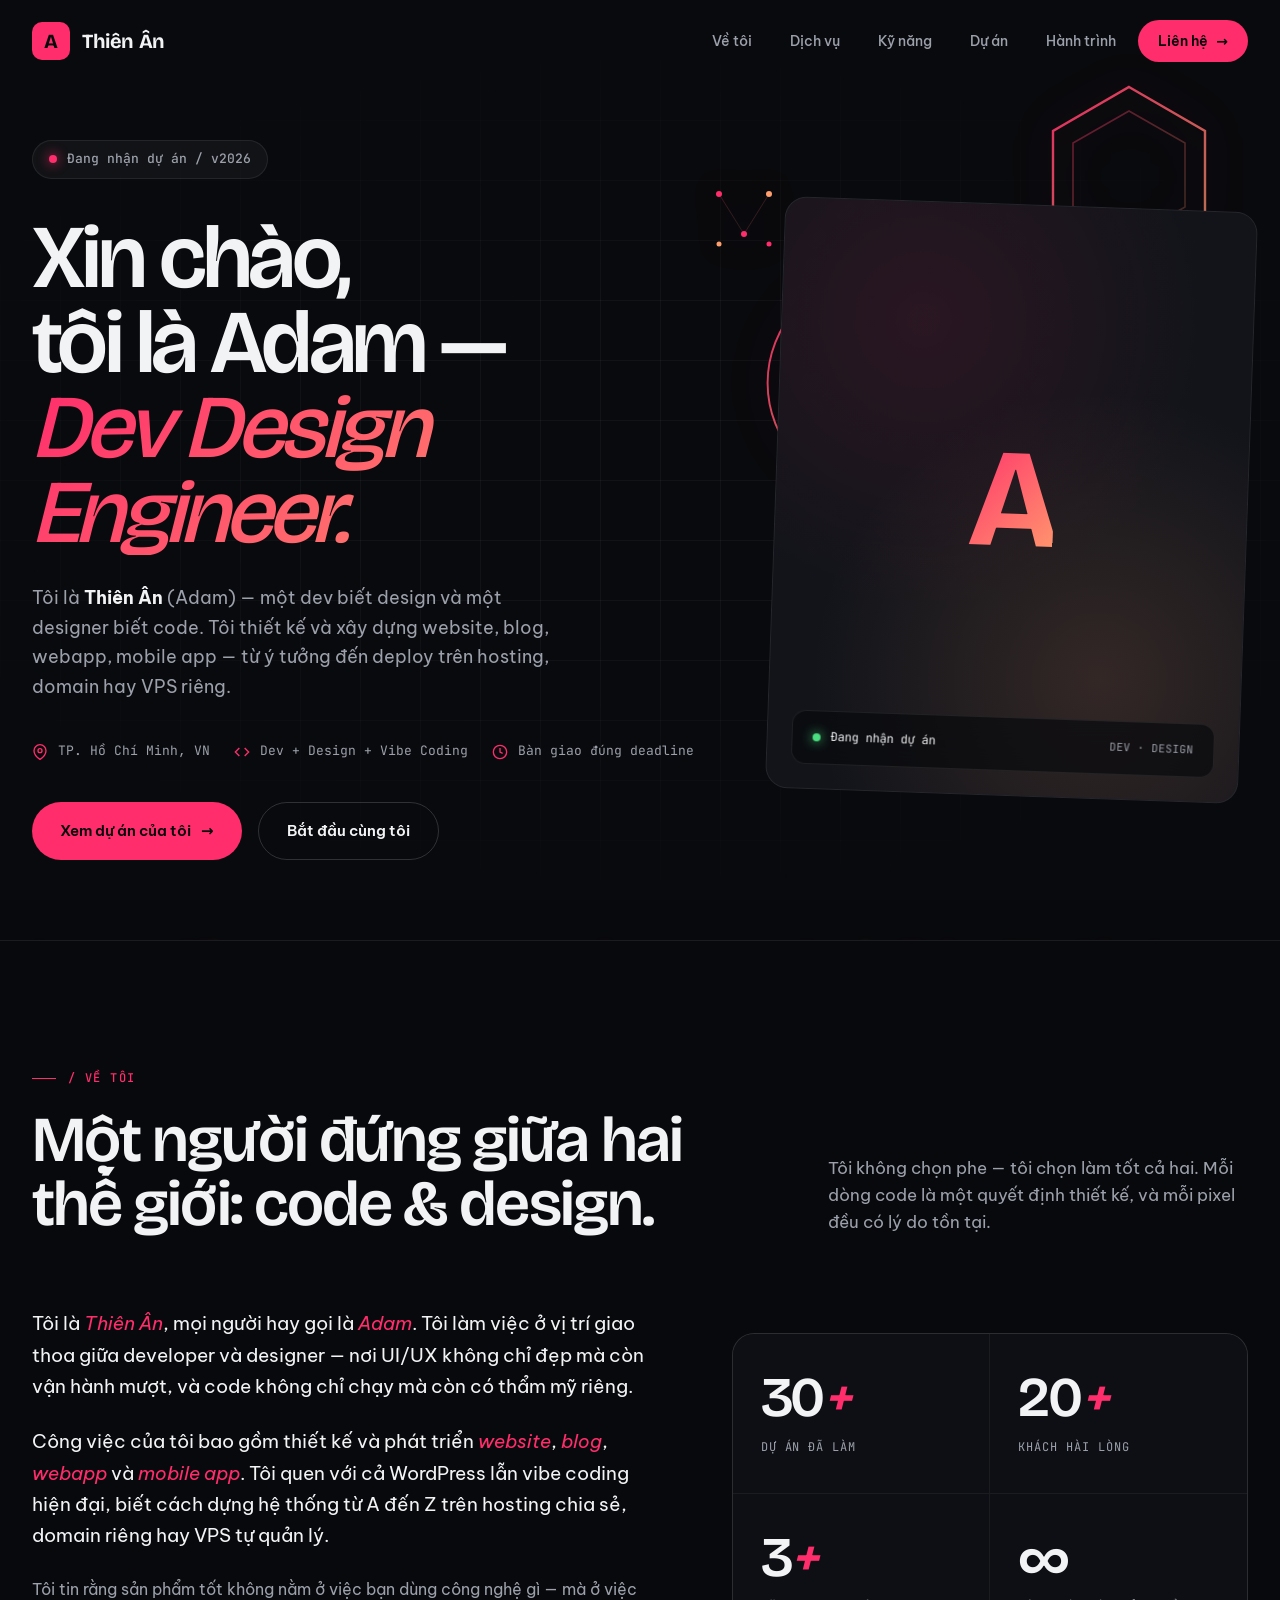
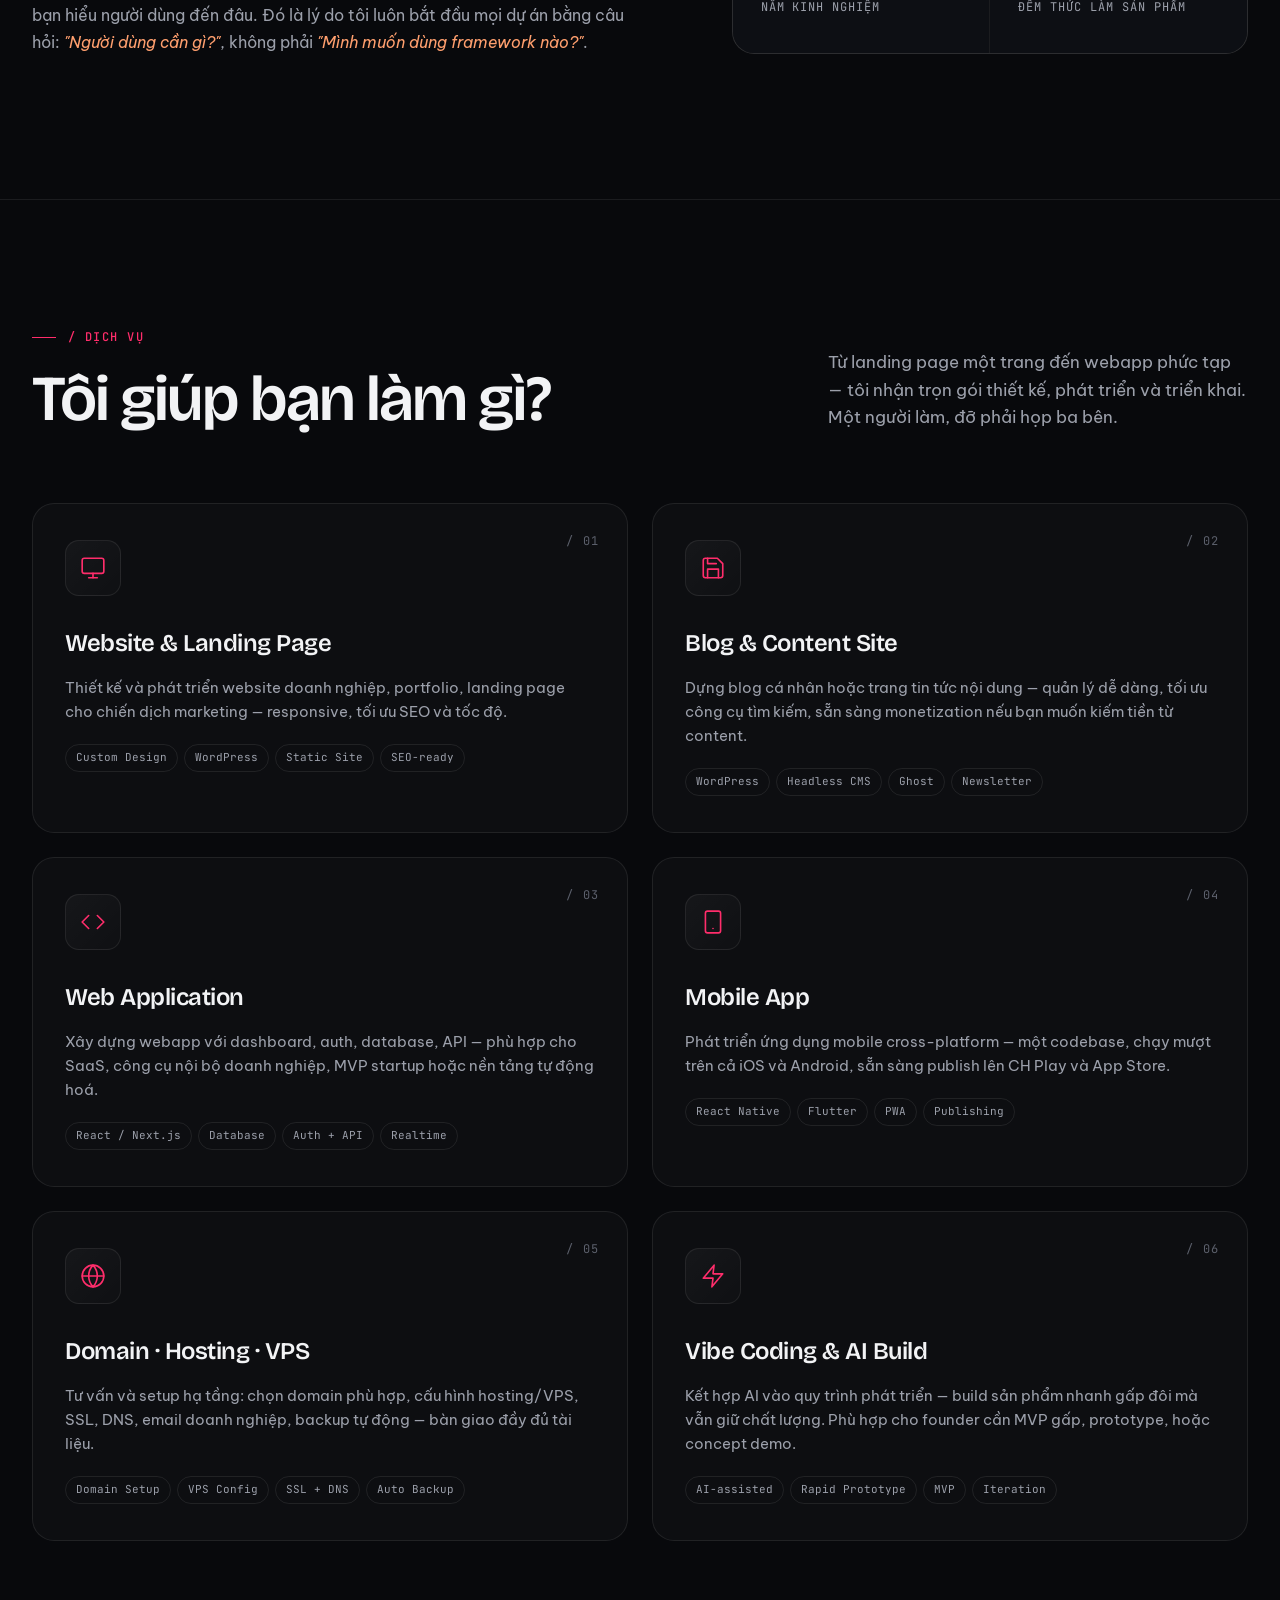
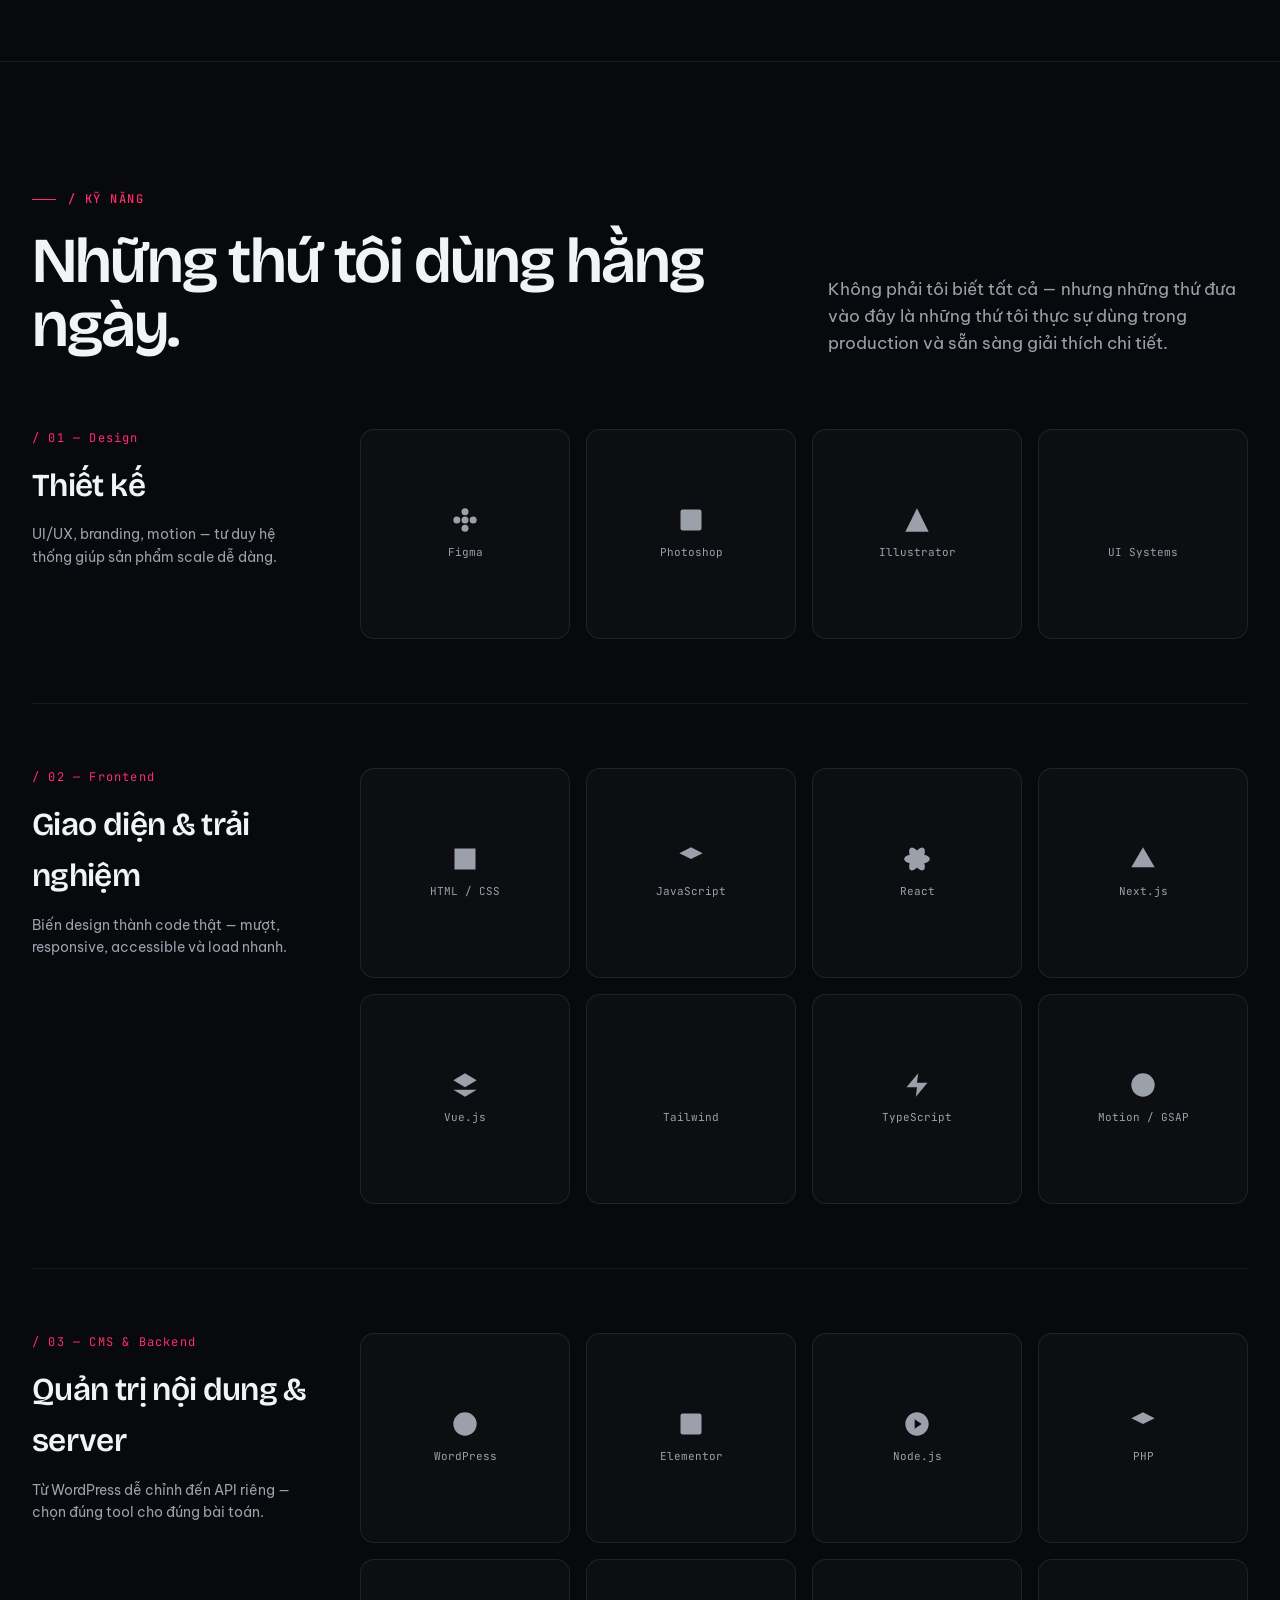
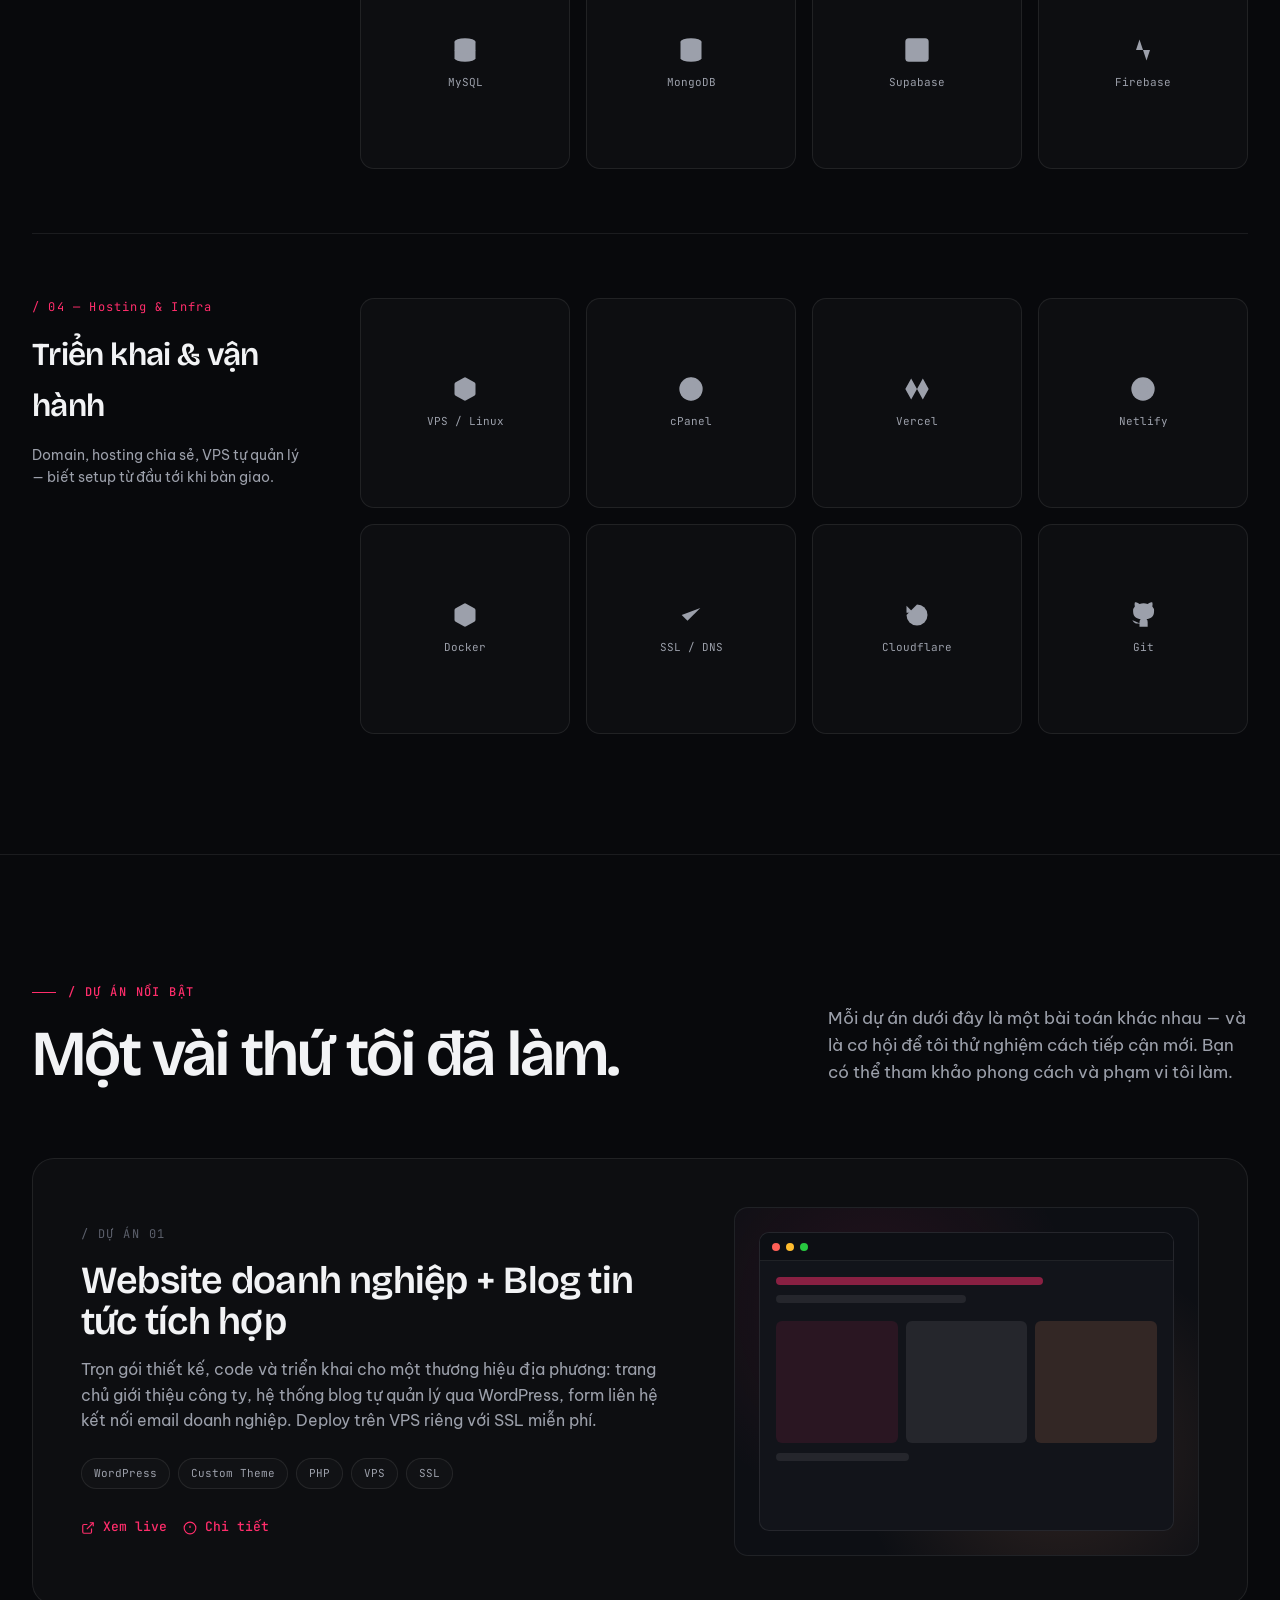
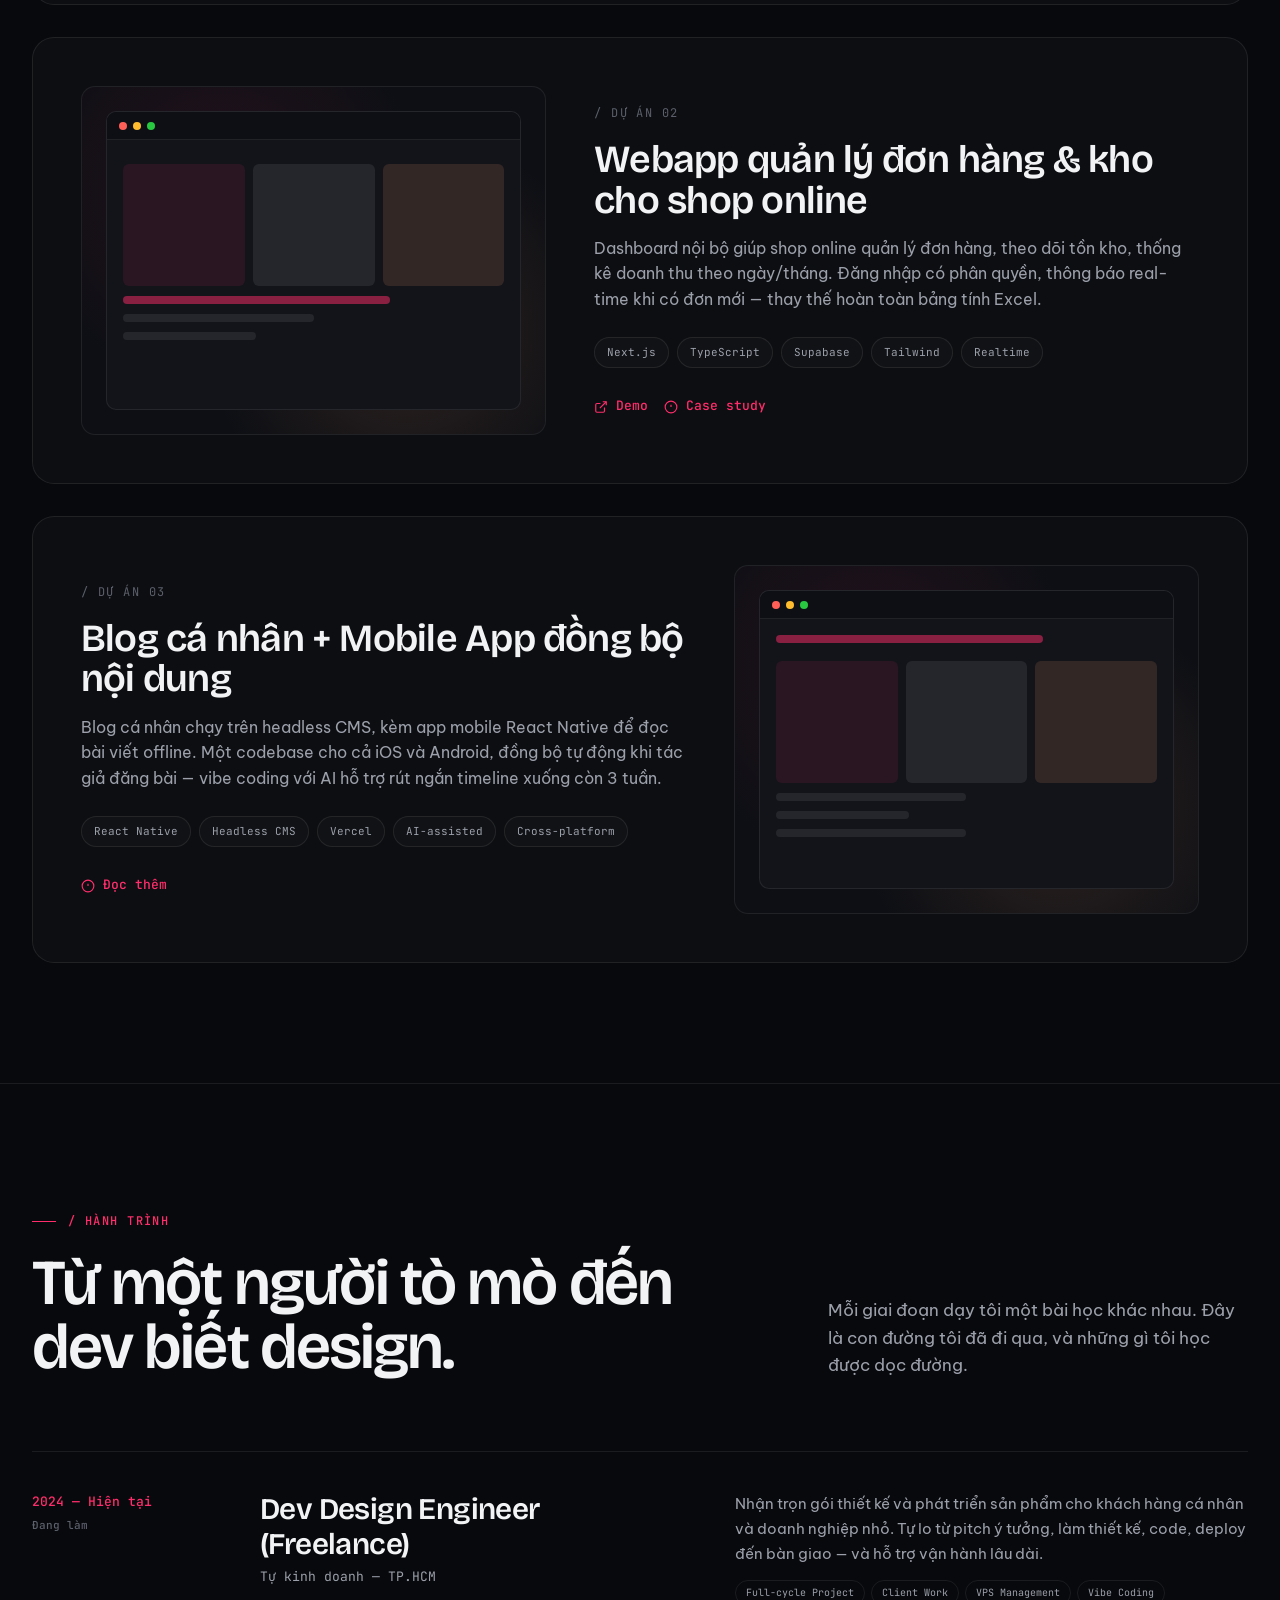
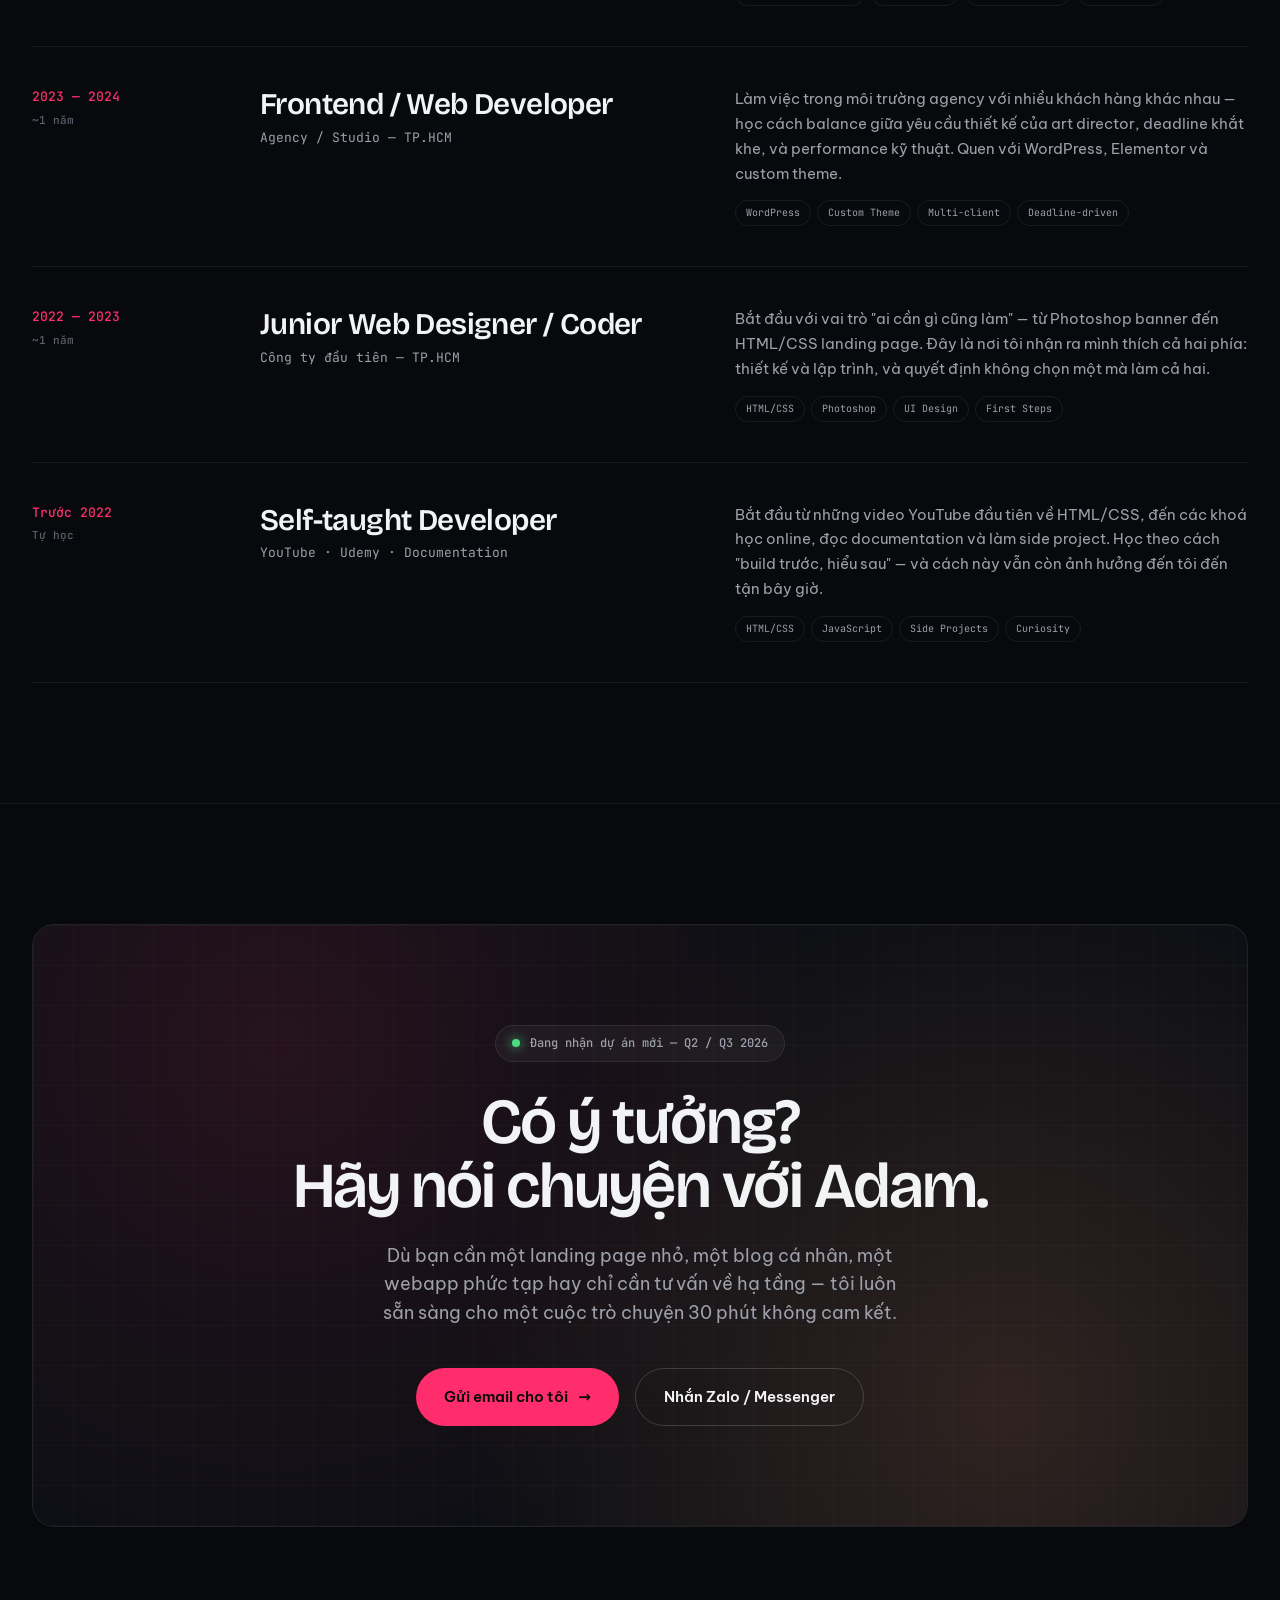
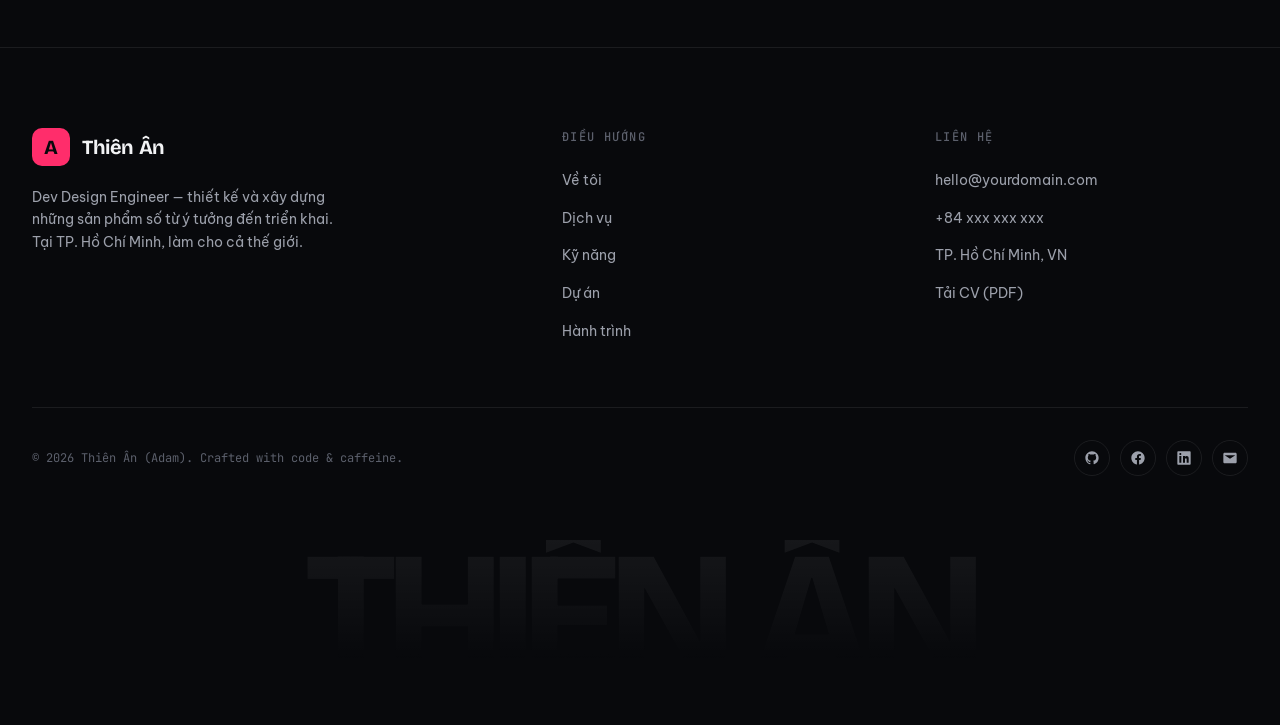
==== index.html @ a50cb962 "Initial commit - portfolio website" ====
﻿<!DOCTYPE html>
<html lang="vi">
<head>
<meta charset="UTF-8" />
<meta name="viewport" content="width=device-width, initial-scale=1.0" />
<title>Thiên Ân (Adam) — Dev Design Engineer</title>
<meta name="description" content="Thiên Ân (Adam) — Dev Design Engineer tại TP. Hồ Chí Minh. Thiết kế và xây dựng website, blog, webapp, mobile app — từ ý tưởng đến deploy." />
<link rel="preconnect" href="https://fonts.googleapis.com" />
<link rel="preconnect" href="https://fonts.gstatic.com" crossorigin />
<link href="https://fonts.googleapis.com/css2?family=Be+Vietnam+Pro:wght@300;400;500;600;700&family=Bricolage+Grotesque:opsz,wght@12..96,300;12..96,400;12..96,500;12..96,600;12..96,700;12..96,800&family=JetBrains+Mono:wght@400;500;600&display=swap" rel="stylesheet" />

<link rel="stylesheet" href="style.css" />
</head>
<body>

<!-- Global SVG gradient defs for floating shapes -->
<svg width="0" height="0" style="position:absolute" aria-hidden="true">
  <defs>
    <linearGradient id="shape-grad" x1="0%" y1="0%" x2="100%" y2="100%">
      <stop offset="0%" stop-color="#FF2D6B" stop-opacity="0.9"/>
      <stop offset="100%" stop-color="#FF9F6E" stop-opacity="0.7"/>
    </linearGradient>
    <linearGradient id="shape-grad-soft" x1="0%" y1="0%" x2="100%" y2="100%">
      <stop offset="0%" stop-color="#FF2D6B" stop-opacity="0.4"/>
      <stop offset="100%" stop-color="#FF9F6E" stop-opacity="0.2"/>
    </linearGradient>
  </defs>
</svg>

<!-- NAV -->
<nav class="nav" id="nav">
  <div class="wrap nav-inner">
    <a href="#" class="logo">
      <div class="logo-mark">A</div>
      <span class="logo-text">Thiên Ân</span>
    </a>
    <ul class="nav-links">
      <li><a href="#about">Về tôi</a></li>
      <li><a href="#services">Dịch vụ</a></li>
      <li><a href="#skills">Kỹ năng</a></li>
      <li><a href="#projects">Dự án</a></li>
      <li><a href="#experience">Hành trình</a></li>
      <li><a href="#contact" class="nav-cta">Liên hệ</a></li>
    </ul>
    <button class="menu-toggle" aria-label="Menu">
      <svg width="20" height="20" viewBox="0 0 24 24" fill="none" stroke="currentColor" stroke-width="2"><line x1="3" y1="6" x2="21" y2="6"/><line x1="3" y1="12" x2="21" y2="12"/><line x1="3" y1="18" x2="21" y2="18"/></svg>
    </button>
  </div>
</nav>

<!-- MOBILE NAV OVERLAY -->
<div class="mobile-nav-overlay" id="mobileNav">
  <ul class="mobile-nav-list">
    <li><a href="#about">Về tôi</a></li>
    <li><a href="#services">Dịch vụ</a></li>
    <li><a href="#skills">Kỹ năng</a></li>
    <li><a href="#projects">Dự án</a></li>
    <li><a href="#experience">Hành trình</a></li>
    <li><a href="#contact" class="mobile-cta">Liên hệ</a></li>
  </ul>
</div>

<!-- HERO -->
<header class="hero">
  <div class="hero-grid"></div>

  <!-- Animated light beams sweeping down -->
  <div class="light-lines">
    <div class="beam beam-1"></div>
    <div class="beam beam-2"></div>
    <div class="beam beam-3"></div>
    <div class="beam beam-4"></div>
    <div class="beam beam-5"></div>
  </div>

  <!-- Antigravity 3D floating shapes -->
  <div class="gravity-scene" id="gravityScene">
    <div class="scene-inner" id="sceneInner">
      <div class="float-shape shape-hex-lg">
        <svg viewBox="0 0 100 100">
          <path d="M50 6 L88 28 L88 72 L50 94 L12 72 L12 28 Z" fill="none" stroke="url(#shape-grad)" stroke-width="1.2"/>
          <path d="M50 18 L78 34 L78 66 L50 82 L22 66 L22 34 Z" fill="none" stroke="url(#shape-grad-soft)" stroke-width="0.8"/>
        </svg>
      </div>
      <div class="float-shape shape-ring">
        <svg viewBox="0 0 100 100">
          <circle cx="50" cy="50" r="46" fill="none" stroke="url(#shape-grad)" stroke-width="0.8"/>
          <circle cx="50" cy="50" r="38" fill="none" stroke="url(#shape-grad-soft)" stroke-width="0.6"/>
          <circle cx="50" cy="50" r="30" fill="none" stroke="url(#shape-grad-soft)" stroke-width="0.4"/>
          <circle cx="50" cy="4" r="2" fill="#FF2D6B"/>
          <circle cx="96" cy="50" r="1.5" fill="#FF9F6E"/>
        </svg>
      </div>
      <div class="float-shape shape-bracket">
        <svg viewBox="0 0 100 100">
          <path d="M38 30 L20 50 L38 70" stroke="url(#shape-grad)" stroke-width="2.5" fill="none" stroke-linecap="round" stroke-linejoin="round"/>
          <path d="M62 30 L80 50 L62 70" stroke="url(#shape-grad)" stroke-width="2.5" fill="none" stroke-linecap="round" stroke-linejoin="round"/>
          <line x1="55" y1="22" x2="45" y2="78" stroke="url(#shape-grad-soft)" stroke-width="1.5" stroke-linecap="round"/>
        </svg>
      </div>
      <div class="float-shape shape-hex-sm">
        <svg viewBox="0 0 100 100">
          <path d="M50 6 L88 28 L88 72 L50 94 L12 72 L12 28 Z" fill="url(#shape-grad-soft)" stroke="url(#shape-grad)" stroke-width="1.5"/>
        </svg>
      </div>
      <div class="float-shape shape-nodes">
        <svg viewBox="0 0 100 100">
          <line x1="25" y1="25" x2="75" y2="25" stroke="url(#shape-grad-soft)" stroke-width="0.6"/>
          <line x1="25" y1="25" x2="50" y2="65" stroke="url(#shape-grad-soft)" stroke-width="0.6"/>
          <line x1="75" y1="25" x2="50" y2="65" stroke="url(#shape-grad-soft)" stroke-width="0.6"/>
          <line x1="25" y1="25" x2="25" y2="75" stroke="url(#shape-grad-soft)" stroke-width="0.6"/>
          <line x1="75" y1="25" x2="75" y2="75" stroke="url(#shape-grad-soft)" stroke-width="0.6"/>
          <line x1="25" y1="75" x2="75" y2="75" stroke="url(#shape-grad-soft)" stroke-width="0.6"/>
          <circle cx="25" cy="25" r="3" fill="#FF2D6B"/>
          <circle cx="75" cy="25" r="3" fill="#FF9F6E"/>
          <circle cx="50" cy="65" r="3" fill="#FF2D6B"/>
          <circle cx="25" cy="75" r="2.5" fill="#FF9F6E"/>
          <circle cx="75" cy="75" r="2.5" fill="#FF2D6B"/>
        </svg>
      </div>
      <div class="float-shape shape-cube">
        <svg viewBox="0 0 100 100">
          <path d="M20 30 L50 15 L80 30 L80 70 L50 85 L20 70 Z" fill="none" stroke="url(#shape-grad)" stroke-width="1.2"/>
          <path d="M20 30 L50 45 L80 30 M50 45 L50 85" stroke="url(#shape-grad-soft)" stroke-width="1"/>
        </svg>
      </div>
    </div>
  </div>

  <!-- Rising particles (zero-g) -->
  <div class="particles" id="particles"></div>

  <div class="wrap hero-inner">
    <div class="hero-content">
      <div class="hero-badge">
        <span class="dot"></span>
        <span>Đang nhận dự án / v2026</span>
      </div>

      <h1 class="hero-title">
        <span class="line"><span>Xin chào,</span></span>
        <span class="line"><span>tôi là Adam —</span></span>
        <span class="line"><span class="gradient-text">Dev Design Engineer.</span></span>
      </h1>

      <p class="hero-sub">
        Tôi là <strong>Thiên Ân</strong> (Adam) — một dev biết design và một designer biết code. Tôi thiết kế và xây dựng website, blog, webapp, mobile app — từ ý tưởng đến deploy trên hosting, domain hay VPS riêng.
      </p>

      <div class="hero-meta">
        <div class="meta-item">
          <svg viewBox="0 0 24 24"><path d="M21 10c0 7-9 13-9 13s-9-6-9-13a9 9 0 0 1 18 0z"/><circle cx="12" cy="10" r="3"/></svg>
          <span>TP. Hồ Chí Minh, VN</span>
        </div>
        <div class="meta-item">
          <svg viewBox="0 0 24 24"><polyline points="16 18 22 12 16 6"/><polyline points="8 6 2 12 8 18"/></svg>
          <span>Dev + Design + Vibe Coding</span>
        </div>
        <div class="meta-item">
          <svg viewBox="0 0 24 24"><circle cx="12" cy="12" r="10"/><polyline points="12 6 12 12 16 14"/></svg>
          <span>Bàn giao đúng deadline</span>
        </div>
      </div>

      <div class="hero-actions">
        <a href="#projects" class="btn btn-primary">
          Xem dự án của tôi
          <span class="arrow">→</span>
        </a>
        <a href="#contact" class="btn btn-ghost">
          Bắt đầu cùng tôi
        </a>
      </div>
    </div>

    <div class="hero-avatar">
      <div class="avatar-card">
        <div class="avatar-placeholder">
          <!-- Thay span dưới đây bằng <img src="ảnh-của-bạn.jpg" alt="Thiên Ân" style="width:100%;height:100%;object-fit:cover" /> -->
          <span class="initials">A</span>
        </div>
        <div class="avatar-tag">
          <div class="status">
            <span class="status-dot"></span>
            <span>Đang nhận dự án</span>
          </div>
          <div class="role">DEV · DESIGN</div>
        </div>
      </div>
    </div>
  </div>
</header>

<!-- ABOUT -->
<section class="about" id="about">
  <div class="wrap">
    <div class="section-head">
      <div>
        <div class="section-tag">/ Về tôi</div>
        <h2 class="section-title">Một người đứng giữa hai thế giới: code &amp; design.</h2>
      </div>
      <p class="section-desc">
        Tôi không chọn phe — tôi chọn làm tốt cả hai. Mỗi dòng code là một quyết định thiết kế, và mỗi pixel đều có lý do tồn tại.
      </p>
    </div>

    <div class="about-grid">
      <div class="about-text">
        <p>
          Tôi là <span class="highlight">Thiên Ân</span>, mọi người hay gọi là <span class="highlight">Adam</span>. Tôi làm việc ở vị trí giao thoa giữa developer và designer — nơi UI/UX không chỉ đẹp mà còn vận hành mượt, và code không chỉ chạy mà còn có thẩm mỹ riêng.
        </p>
        <p>
          Công việc của tôi bao gồm thiết kế và phát triển <span class="highlight">website</span>, <span class="highlight">blog</span>, <span class="highlight">webapp</span> và <span class="highlight">mobile app</span>. Tôi quen với cả WordPress lẫn vibe coding hiện đại, biết cách dựng hệ thống từ A đến Z trên hosting chia sẻ, domain riêng hay VPS tự quản lý.
        </p>
        <p>
          Tôi tin rằng sản phẩm tốt không nằm ở việc bạn dùng công nghệ gì — mà ở việc bạn hiểu người dùng đến đâu. Đó là lý do tôi luôn bắt đầu mọi dự án bằng câu hỏi: <em>"Người dùng cần gì?"</em>, không phải <em>"Mình muốn dùng framework nào?"</em>.
        </p>
      </div>

      <div class="about-stats">
        <div class="about-stat">
          <div class="num">30<span class="plus">+</span></div>
          <div class="label">Dự án đã làm</div>
        </div>
        <div class="about-stat">
          <div class="num">20<span class="plus">+</span></div>
          <div class="label">Khách hài lòng</div>
        </div>
        <div class="about-stat">
          <div class="num">3<span class="plus">+</span></div>
          <div class="label">Năm kinh nghiệm</div>
        </div>
        <div class="about-stat">
          <div class="num">∞</div>
          <div class="label">Đêm thức làm sản phẩm</div>
        </div>
      </div>
    </div>
  </div>
</section>

<!-- SERVICES -->
<section class="services" id="services">
  <div class="wrap">
    <div class="section-head">
      <div>
        <div class="section-tag">/ Dịch vụ</div>
        <h2 class="section-title">Tôi giúp bạn làm gì?</h2>
      </div>
      <p class="section-desc">
        Từ landing page một trang đến webapp phức tạp — tôi nhận trọn gói thiết kế, phát triển và triển khai. Một người làm, đỡ phải họp ba bên.
      </p>
    </div>

    <div class="services-grid">
      <article class="service-card">
        <span class="service-num">/ 01</span>
        <div class="service-icon">
          <svg viewBox="0 0 24 24"><rect x="2" y="3" width="20" height="14" rx="2"/><line x1="8" y1="21" x2="16" y2="21"/><line x1="12" y1="17" x2="12" y2="21"/></svg>
        </div>
        <h3>Website &amp; Landing Page</h3>
        <p>Thiết kế và phát triển website doanh nghiệp, portfolio, landing page cho chiến dịch marketing — responsive, tối ưu SEO và tốc độ.</p>
        <ul>
          <li>Custom Design</li>
          <li>WordPress</li>
          <li>Static Site</li>
          <li>SEO-ready</li>
        </ul>
      </article>

      <article class="service-card">
        <span class="service-num">/ 02</span>
        <div class="service-icon">
          <svg viewBox="0 0 24 24"><path d="M19 21H5a2 2 0 0 1-2-2V5a2 2 0 0 1 2-2h11l5 5v11a2 2 0 0 1-2 2z"/><polyline points="17 21 17 13 7 13 7 21"/><polyline points="7 3 7 8 15 8"/></svg>
        </div>
        <h3>Blog &amp; Content Site</h3>
        <p>Dựng blog cá nhân hoặc trang tin tức nội dung — quản lý dễ dàng, tối ưu công cụ tìm kiếm, sẵn sàng monetization nếu bạn muốn kiếm tiền từ content.</p>
        <ul>
          <li>WordPress</li>
          <li>Headless CMS</li>
          <li>Ghost</li>
          <li>Newsletter</li>
        </ul>
      </article>

      <article class="service-card">
        <span class="service-num">/ 03</span>
        <div class="service-icon">
          <svg viewBox="0 0 24 24"><polyline points="16 18 22 12 16 6"/><polyline points="8 6 2 12 8 18"/></svg>
        </div>
        <h3>Web Application</h3>
        <p>Xây dựng webapp với dashboard, auth, database, API — phù hợp cho SaaS, công cụ nội bộ doanh nghiệp, MVP startup hoặc nền tảng tự động hoá.</p>
        <ul>
          <li>React / Next.js</li>
          <li>Database</li>
          <li>Auth + API</li>
          <li>Realtime</li>
        </ul>
      </article>

      <article class="service-card">
        <span class="service-num">/ 04</span>
        <div class="service-icon">
          <svg viewBox="0 0 24 24"><rect x="5" y="2" width="14" height="20" rx="2"/><line x1="12" y1="18" x2="12.01" y2="18"/></svg>
        </div>
        <h3>Mobile App</h3>
        <p>Phát triển ứng dụng mobile cross-platform — một codebase, chạy mượt trên cả iOS và Android, sẵn sàng publish lên CH Play và App Store.</p>
        <ul>
          <li>React Native</li>
          <li>Flutter</li>
          <li>PWA</li>
          <li>Publishing</li>
        </ul>
      </article>

      <article class="service-card">
        <span class="service-num">/ 05</span>
        <div class="service-icon">
          <svg viewBox="0 0 24 24"><circle cx="12" cy="12" r="10"/><path d="M2 12h20M12 2a15.3 15.3 0 0 1 4 10 15.3 15.3 0 0 1-4 10 15.3 15.3 0 0 1-4-10 15.3 15.3 0 0 1 4-10z"/></svg>
        </div>
        <h3>Domain · Hosting · VPS</h3>
        <p>Tư vấn và setup hạ tầng: chọn domain phù hợp, cấu hình hosting/VPS, SSL, DNS, email doanh nghiệp, backup tự động — bàn giao đầy đủ tài liệu.</p>
        <ul>
          <li>Domain Setup</li>
          <li>VPS Config</li>
          <li>SSL + DNS</li>
          <li>Auto Backup</li>
        </ul>
      </article>

      <article class="service-card">
        <span class="service-num">/ 06</span>
        <div class="service-icon">
          <svg viewBox="0 0 24 24"><polygon points="13 2 3 14 12 14 11 22 21 10 12 10 13 2"/></svg>
        </div>
        <h3>Vibe Coding &amp; AI Build</h3>
        <p>Kết hợp AI vào quy trình phát triển — build sản phẩm nhanh gấp đôi mà vẫn giữ chất lượng. Phù hợp cho founder cần MVP gấp, prototype, hoặc concept demo.</p>
        <ul>
          <li>AI-assisted</li>
          <li>Rapid Prototype</li>
          <li>MVP</li>
          <li>Iteration</li>
        </ul>
      </article>
    </div>
  </div>
</section>

<!-- SKILLS -->
<section class="skills" id="skills">
  <div class="wrap">
    <div class="section-head">
      <div>
        <div class="section-tag">/ Kỹ năng</div>
        <h2 class="section-title">Những thứ tôi dùng hằng ngày.</h2>
      </div>
      <p class="section-desc">
        Không phải tôi biết tất cả — nhưng những thứ đưa vào đây là những thứ tôi thực sự dùng trong production và sẵn sàng giải thích chi tiết.
      </p>
    </div>

    <div class="skill-cat">
      <div class="skill-cat-head">
        <div class="skill-cat-num">/ 01 — Design</div>
        <div class="skill-cat-title">Thiết kế</div>
        <div class="skill-cat-desc">UI/UX, branding, motion — tư duy hệ thống giúp sản phẩm scale dễ dàng.</div>
      </div>
      <div class="tech-grid">
        <div class="tech-item">
          <svg viewBox="0 0 24 24"><circle cx="12" cy="12" r="3"/><circle cx="12" cy="5" r="3"/><circle cx="12" cy="19" r="3"/><circle cx="5" cy="12" r="3"/><circle cx="19" cy="12" r="3"/></svg>
          <span>Figma</span>
        </div>
        <div class="tech-item">
          <svg viewBox="0 0 24 24"><rect x="3" y="3" width="18" height="18" rx="2"/><circle cx="12" cy="12" r="4"/></svg>
          <span>Photoshop</span>
        </div>
        <div class="tech-item">
          <svg viewBox="0 0 24 24"><polygon points="12 2 22 22 2 22 12 2"/></svg>
          <span>Illustrator</span>
        </div>
        <div class="tech-item">
          <svg viewBox="0 0 24 24"><path d="M4 7h16M4 12h16M4 17h10"/></svg>
          <span>UI Systems</span>
        </div>
      </div>
    </div>

    <div class="skill-cat">
      <div class="skill-cat-head">
        <div class="skill-cat-num">/ 02 — Frontend</div>
        <div class="skill-cat-title">Giao diện &amp; trải nghiệm</div>
        <div class="skill-cat-desc">Biến design thành code thật — mượt, responsive, accessible và load nhanh.</div>
      </div>
      <div class="tech-grid">
        <div class="tech-item">
          <svg viewBox="0 0 24 24"><path d="M3 3h18v18H3z"/><path d="M8 8h8M8 12h8M8 16h5"/></svg>
          <span>HTML / CSS</span>
        </div>
        <div class="tech-item">
          <svg viewBox="0 0 24 24"><path d="M12 2L2 7l10 5 10-5-10-5z"/></svg>
          <span>JavaScript</span>
        </div>
        <div class="tech-item">
          <svg viewBox="0 0 24 24"><circle cx="12" cy="12" r="2"/><ellipse cx="12" cy="12" rx="11" ry="4.5"/><ellipse cx="12" cy="12" rx="11" ry="4.5" transform="rotate(60 12 12)"/><ellipse cx="12" cy="12" rx="11" ry="4.5" transform="rotate(120 12 12)"/></svg>
          <span>React</span>
        </div>
        <div class="tech-item">
          <svg viewBox="0 0 24 24"><path d="M12 2L2 19h20L12 2z"/></svg>
          <span>Next.js</span>
        </div>
        <div class="tech-item">
          <svg viewBox="0 0 24 24"><path d="M12 2L2 8l10 6 10-6-10-6zM2 16l10 6 10-6"/></svg>
          <span>Vue.js</span>
        </div>
        <div class="tech-item">
          <svg viewBox="0 0 24 24"><path d="M4 7h16M4 12h16M4 17h10"/></svg>
          <span>Tailwind</span>
        </div>
        <div class="tech-item">
          <svg viewBox="0 0 24 24"><polygon points="13 2 3 14 12 14 11 22 21 10 12 10 13 2"/></svg>
          <span>TypeScript</span>
        </div>
        <div class="tech-item">
          <svg viewBox="0 0 24 24"><circle cx="12" cy="12" r="10"/><path d="M12 6v6l4 2"/></svg>
          <span>Motion / GSAP</span>
        </div>
      </div>
    </div>

    <div class="skill-cat">
      <div class="skill-cat-head">
        <div class="skill-cat-num">/ 03 — CMS &amp; Backend</div>
        <div class="skill-cat-title">Quản trị nội dung &amp; server</div>
        <div class="skill-cat-desc">Từ WordPress dễ chỉnh đến API riêng — chọn đúng tool cho đúng bài toán.</div>
      </div>
      <div class="tech-grid">
        <div class="tech-item">
          <svg viewBox="0 0 24 24"><circle cx="12" cy="12" r="10"/><path d="M8 14l4-8 4 8H8z"/></svg>
          <span>WordPress</span>
        </div>
        <div class="tech-item">
          <svg viewBox="0 0 24 24"><rect x="3" y="3" width="18" height="18" rx="2"/><path d="M9 9h6v6H9z"/></svg>
          <span>Elementor</span>
        </div>
        <div class="tech-item">
          <svg viewBox="0 0 24 24"><path d="M12 2C6.5 2 2 6.5 2 12s4.5 10 10 10 10-4.5 10-10S17.5 2 12 2zm-2 14V8l6 4-6 4z"/></svg>
          <span>Node.js</span>
        </div>
        <div class="tech-item">
          <svg viewBox="0 0 24 24"><path d="M12 2L2 7l10 5 10-5-10-5z"/></svg>
          <span>PHP</span>
        </div>
        <div class="tech-item">
          <svg viewBox="0 0 24 24"><ellipse cx="12" cy="5" rx="9" ry="3"/><path d="M3 5v14a9 3 0 0 0 18 0V5"/><path d="M3 12a9 3 0 0 0 18 0"/></svg>
          <span>MySQL</span>
        </div>
        <div class="tech-item">
          <svg viewBox="0 0 24 24"><ellipse cx="12" cy="5" rx="9" ry="3"/><path d="M3 5v14a9 3 0 0 0 18 0V5"/></svg>
          <span>MongoDB</span>
        </div>
        <div class="tech-item">
          <svg viewBox="0 0 24 24"><rect x="2" y="2" width="20" height="20" rx="3"/><path d="M7 12h10"/></svg>
          <span>Supabase</span>
        </div>
        <div class="tech-item">
          <svg viewBox="0 0 24 24"><polygon points="22 12 18 12 15 21 9 3 6 12 2 12"/></svg>
          <span>Firebase</span>
        </div>
      </div>
    </div>

    <div class="skill-cat">
      <div class="skill-cat-head">
        <div class="skill-cat-num">/ 04 — Hosting &amp; Infra</div>
        <div class="skill-cat-title">Triển khai &amp; vận hành</div>
        <div class="skill-cat-desc">Domain, hosting chia sẻ, VPS tự quản lý — biết setup từ đầu tới khi bàn giao.</div>
      </div>
      <div class="tech-grid">
        <div class="tech-item">
          <svg viewBox="0 0 24 24"><path d="M21 16V8a2 2 0 0 0-1-1.73l-7-4a2 2 0 0 0-2 0l-7 4A2 2 0 0 0 3 8v8a2 2 0 0 0 1 1.73l7 4a2 2 0 0 0 2 0l7-4A2 2 0 0 0 21 16z"/></svg>
          <span>VPS / Linux</span>
        </div>
        <div class="tech-item">
          <svg viewBox="0 0 24 24"><circle cx="12" cy="12" r="10"/><path d="M2 12h20M12 2a15.3 15.3 0 0 1 4 10 15.3 15.3 0 0 1-4 10 15.3 15.3 0 0 1-4-10 15.3 15.3 0 0 1 4-10z"/></svg>
          <span>cPanel</span>
        </div>
        <div class="tech-item">
          <svg viewBox="0 0 24 24"><path d="M2 12l5-9 5 9-5 9-5-9zM12 12l5-9 5 9-5 9-5-9z"/></svg>
          <span>Vercel</span>
        </div>
        <div class="tech-item">
          <svg viewBox="0 0 24 24"><circle cx="12" cy="12" r="10"/><circle cx="12" cy="12" r="4"/></svg>
          <span>Netlify</span>
        </div>
        <div class="tech-item">
          <svg viewBox="0 0 24 24"><path d="M21 16V8a2 2 0 0 0-1-1.73l-7-4a2 2 0 0 0-2 0l-7 4A2 2 0 0 0 3 8v8a2 2 0 0 0 1 1.73l7 4a2 2 0 0 0 2 0l7-4A2 2 0 0 0 21 16z"/></svg>
          <span>Docker</span>
        </div>
        <div class="tech-item">
          <svg viewBox="0 0 24 24"><polyline points="20 6 9 17 4 12"/></svg>
          <span>SSL / DNS</span>
        </div>
        <div class="tech-item">
          <svg viewBox="0 0 24 24"><path d="M3 12a9 9 0 1 0 9-9"/><polyline points="3 4 3 10 9 10"/></svg>
          <span>Cloudflare</span>
        </div>
        <div class="tech-item">
          <svg viewBox="0 0 24 24"><path d="M9 19c-5 1.5-5-2.5-7-3m14 6v-3.87a3.37 3.37 0 0 0-.94-2.61c3.14-.35 6.44-1.54 6.44-7A5.44 5.44 0 0 0 20 4.77 5.07 5.07 0 0 0 19.91 1S18.73.65 16 2.48a13.38 13.38 0 0 0-7 0C6.27.65 5.09 1 5.09 1A5.07 5.07 0 0 0 5 4.77a5.44 5.44 0 0 0-1.5 3.78c0 5.42 3.3 6.61 6.44 7A3.37 3.37 0 0 0 9 18.13V22"/></svg>
          <span>Git</span>
        </div>
      </div>
    </div>
  </div>
</section>

<!-- PROJECTS -->
<section class="projects" id="projects">
  <div class="wrap">
    <div class="section-head">
      <div>
        <div class="section-tag">/ Dự án nổi bật</div>
        <h2 class="section-title">Một vài thứ tôi đã làm.</h2>
      </div>
      <p class="section-desc">
        Mỗi dự án dưới đây là một bài toán khác nhau — và là cơ hội để tôi thử nghiệm cách tiếp cận mới. Bạn có thể tham khảo phong cách và phạm vi tôi làm.
      </p>
    </div>

    <div class="projects-list">
      <article class="project">
        <div class="project-info">
          <div class="project-num">/ DỰ ÁN 01</div>
          <h3 class="project-title">Website doanh nghiệp + Blog tin tức tích hợp</h3>
          <p class="project-desc">
            Trọn gói thiết kế, code và triển khai cho một thương hiệu địa phương: trang chủ giới thiệu công ty, hệ thống blog tự quản lý qua WordPress, form liên hệ kết nối email doanh nghiệp. Deploy trên VPS riêng với SSL miễn phí.
          </p>
          <div class="project-stack">
            <span>WordPress</span>
            <span>Custom Theme</span>
            <span>PHP</span>
            <span>VPS</span>
            <span>SSL</span>
          </div>
          <div class="project-links">
            <a href="#" class="project-link">
              <svg viewBox="0 0 24 24" fill="none" stroke="currentColor" stroke-width="2"><path d="M18 13v6a2 2 0 0 1-2 2H5a2 2 0 0 1-2-2V8a2 2 0 0 1 2-2h6"/><polyline points="15 3 21 3 21 9"/><line x1="10" y1="14" x2="21" y2="3"/></svg>
              Xem live
            </a>
            <a href="#" class="project-link">
              <svg viewBox="0 0 24 24" fill="none" stroke="currentColor" stroke-width="2"><circle cx="12" cy="12" r="10"/><line x1="12" y1="8" x2="12" y2="12"/><line x1="12" y1="16" x2="12.01" y2="16"/></svg>
              Chi tiết
            </a>
          </div>
        </div>
        <div class="project-visual">
          <div class="mock-browser">
            <div class="mock-browser-bar"><span></span><span></span><span></span></div>
            <div class="mock-content">
              <div class="mock-line lg"></div>
              <div class="mock-line md"></div>
              <div class="mock-grid">
                <div class="mock-cell"></div>
                <div class="mock-cell"></div>
                <div class="mock-cell"></div>
              </div>
              <div class="mock-line sm"></div>
            </div>
          </div>
        </div>
      </article>

      <article class="project">
        <div class="project-info">
          <div class="project-num">/ DỰ ÁN 02</div>
          <h3 class="project-title">Webapp quản lý đơn hàng &amp; kho cho shop online</h3>
          <p class="project-desc">
            Dashboard nội bộ giúp shop online quản lý đơn hàng, theo dõi tồn kho, thống kê doanh thu theo ngày/tháng. Đăng nhập có phân quyền, thông báo real-time khi có đơn mới — thay thế hoàn toàn bảng tính Excel.
          </p>
          <div class="project-stack">
            <span>Next.js</span>
            <span>TypeScript</span>
            <span>Supabase</span>
            <span>Tailwind</span>
            <span>Realtime</span>
          </div>
          <div class="project-links">
            <a href="#" class="project-link">
              <svg viewBox="0 0 24 24" fill="none" stroke="currentColor" stroke-width="2"><path d="M18 13v6a2 2 0 0 1-2 2H5a2 2 0 0 1-2-2V8a2 2 0 0 1 2-2h6"/><polyline points="15 3 21 3 21 9"/><line x1="10" y1="14" x2="21" y2="3"/></svg>
              Demo
            </a>
            <a href="#" class="project-link">
              <svg viewBox="0 0 24 24" fill="none" stroke="currentColor" stroke-width="2"><circle cx="12" cy="12" r="10"/><line x1="12" y1="8" x2="12" y2="12"/><line x1="12" y1="16" x2="12.01" y2="16"/></svg>
              Case study
            </a>
          </div>
        </div>
        <div class="project-visual">
          <div class="mock-browser">
            <div class="mock-browser-bar"><span></span><span></span><span></span></div>
            <div class="mock-content">
              <div class="mock-grid">
                <div class="mock-cell"></div>
                <div class="mock-cell"></div>
                <div class="mock-cell"></div>
              </div>
              <div class="mock-line lg"></div>
              <div class="mock-line md"></div>
              <div class="mock-line sm"></div>
            </div>
          </div>
        </div>
      </article>

      <article class="project">
        <div class="project-info">
          <div class="project-num">/ DỰ ÁN 03</div>
          <h3 class="project-title">Blog cá nhân + Mobile App đồng bộ nội dung</h3>
          <p class="project-desc">
            Blog cá nhân chạy trên headless CMS, kèm app mobile React Native để đọc bài viết offline. Một codebase cho cả iOS và Android, đồng bộ tự động khi tác giả đăng bài — vibe coding với AI hỗ trợ rút ngắn timeline xuống còn 3 tuần.
          </p>
          <div class="project-stack">
            <span>React Native</span>
            <span>Headless CMS</span>
            <span>Vercel</span>
            <span>AI-assisted</span>
            <span>Cross-platform</span>
          </div>
          <div class="project-links">
            <a href="#" class="project-link">
              <svg viewBox="0 0 24 24" fill="none" stroke="currentColor" stroke-width="2"><circle cx="12" cy="12" r="10"/><line x1="12" y1="8" x2="12" y2="12"/><line x1="12" y1="16" x2="12.01" y2="16"/></svg>
              Đọc thêm
            </a>
          </div>
        </div>
        <div class="project-visual">
          <div class="mock-browser">
            <div class="mock-browser-bar"><span></span><span></span><span></span></div>
            <div class="mock-content">
              <div class="mock-line lg"></div>
              <div class="mock-grid">
                <div class="mock-cell"></div>
                <div class="mock-cell"></div>
                <div class="mock-cell"></div>
              </div>
              <div class="mock-line md"></div>
              <div class="mock-line sm"></div>
              <div class="mock-line md"></div>
            </div>
          </div>
        </div>
      </article>
    </div>
  </div>
</section>

<!-- EXPERIENCE -->
<section class="experience" id="experience">
  <div class="wrap">
    <div class="section-head">
      <div>
        <div class="section-tag">/ Hành trình</div>
        <h2 class="section-title">Từ một người tò mò đến dev biết design.</h2>
      </div>
      <p class="section-desc">
        Mỗi giai đoạn dạy tôi một bài học khác nhau. Đây là con đường tôi đã đi qua, và những gì tôi học được dọc đường.
      </p>
    </div>

    <div class="timeline">
      <div class="exp-item">
        <div class="exp-date">
          2024 — Hiện tại
          <span class="duration">Đang làm</span>
        </div>
        <div>
          <h3 class="exp-title">Dev Design Engineer (Freelance)</h3>
          <div class="exp-company">Tự kinh doanh — TP.HCM</div>
        </div>
        <div>
          <p class="exp-desc">
            Nhận trọn gói thiết kế và phát triển sản phẩm cho khách hàng cá nhân và doanh nghiệp nhỏ. Tự lo từ pitch ý tưởng, làm thiết kế, code, deploy đến bàn giao — và hỗ trợ vận hành lâu dài.
          </p>
          <div class="exp-tags">
            <span>Full-cycle Project</span><span>Client Work</span><span>VPS Management</span><span>Vibe Coding</span>
          </div>
        </div>
      </div>

      <div class="exp-item">
        <div class="exp-date">
          2023 — 2024
          <span class="duration">~1 năm</span>
        </div>
        <div>
          <h3 class="exp-title">Frontend / Web Developer</h3>
          <div class="exp-company">Agency / Studio — TP.HCM</div>
        </div>
        <div>
          <p class="exp-desc">
            Làm việc trong môi trường agency với nhiều khách hàng khác nhau — học cách balance giữa yêu cầu thiết kế của art director, deadline khắt khe, và performance kỹ thuật. Quen với WordPress, Elementor và custom theme.
          </p>
          <div class="exp-tags">
            <span>WordPress</span><span>Custom Theme</span><span>Multi-client</span><span>Deadline-driven</span>
          </div>
        </div>
      </div>

      <div class="exp-item">
        <div class="exp-date">
          2022 — 2023
          <span class="duration">~1 năm</span>
        </div>
        <div>
          <h3 class="exp-title">Junior Web Designer / Coder</h3>
          <div class="exp-company">Công ty đầu tiên — TP.HCM</div>
        </div>
        <div>
          <p class="exp-desc">
            Bắt đầu với vai trò "ai cần gì cũng làm" — từ Photoshop banner đến HTML/CSS landing page. Đây là nơi tôi nhận ra mình thích cả hai phía: thiết kế và lập trình, và quyết định không chọn một mà làm cả hai.
          </p>
          <div class="exp-tags">
            <span>HTML/CSS</span><span>Photoshop</span><span>UI Design</span><span>First Steps</span>
          </div>
        </div>
      </div>

      <div class="exp-item">
        <div class="exp-date">
          Trước 2022
          <span class="duration">Tự học</span>
        </div>
        <div>
          <h3 class="exp-title">Self-taught Developer</h3>
          <div class="exp-company">YouTube · Udemy · Documentation</div>
        </div>
        <div>
          <p class="exp-desc">
            Bắt đầu từ những video YouTube đầu tiên về HTML/CSS, đến các khoá học online, đọc documentation và làm side project. Học theo cách "build trước, hiểu sau" — và cách này vẫn còn ảnh hưởng đến tôi đến tận bây giờ.
          </p>
          <div class="exp-tags">
            <span>HTML/CSS</span><span>JavaScript</span><span>Side Projects</span><span>Curiosity</span>
          </div>
        </div>
      </div>
    </div>
  </div>
</section>

<!-- CTA -->
<section class="cta" id="contact">
  <div class="wrap">
    <div class="cta-card">
      <div class="cta-grid"></div>
      <div class="cta-inner">
        <div class="cta-tag">
          <span style="width:8px;height:8px;border-radius:50%;background:#4ade80;box-shadow:0 0 12px #4ade80;"></span>
          <span>Đang nhận dự án mới — Q2 / Q3 2026</span>
        </div>
        <h2>Có ý tưởng?<br/>Hãy nói chuyện với Adam.</h2>
        <p>
          Dù bạn cần một landing page nhỏ, một blog cá nhân, một webapp phức tạp hay chỉ cần tư vấn về hạ tầng — tôi luôn sẵn sàng cho một cuộc trò chuyện 30 phút không cam kết.
        </p>
        <div class="cta-actions">
          <a href="mailto:hello@yourdomain.com" class="btn btn-primary">
            Gửi email cho tôi
            <span class="arrow">→</span>
          </a>
          <a href="#" class="btn btn-ghost">
            Nhắn Zalo / Messenger
          </a>
        </div>
      </div>
    </div>
  </div>
</section>

<!-- FOOTER -->
<footer class="footer">
  <div class="wrap">
    <div class="footer-grid">
      <div class="footer-brand">
        <a href="#" class="logo">
          <div class="logo-mark">A</div>
          <span class="logo-text">Thiên Ân</span>
        </a>
        <p>Dev Design Engineer — thiết kế và xây dựng những sản phẩm số từ ý tưởng đến triển khai. Tại TP. Hồ Chí Minh, làm cho cả thế giới.</p>
      </div>

      <div class="footer-col">
        <h4>Điều hướng</h4>
        <ul>
          <li><a href="#about">Về tôi</a></li>
          <li><a href="#services">Dịch vụ</a></li>
          <li><a href="#skills">Kỹ năng</a></li>
          <li><a href="#projects">Dự án</a></li>
          <li><a href="#experience">Hành trình</a></li>
        </ul>
      </div>

      <div class="footer-col">
        <h4>Liên hệ</h4>
        <ul>
          <li><a href="mailto:hello@yourdomain.com">hello@yourdomain.com</a></li>
          <li><a href="tel:+84xxxxxxxxx">+84 xxx xxx xxx</a></li>
          <li><a href="#">TP. Hồ Chí Minh, VN</a></li>
          <li><a href="#">Tải CV (PDF)</a></li>
        </ul>
      </div>
    </div>

    <div class="footer-bottom">
      <p>© 2026 Thiên Ân (Adam). Crafted with code &amp; caffeine.</p>
      <div class="footer-social">
        <a href="#" aria-label="GitHub"><svg viewBox="0 0 24 24"><path d="M12 2C6.5 2 2 6.5 2 12c0 4.4 2.9 8.2 6.8 9.5.5.1.7-.2.7-.5v-1.7c-2.8.6-3.4-1.3-3.4-1.3-.5-1.2-1.1-1.5-1.1-1.5-.9-.6.1-.6.1-.6 1 .1 1.5 1 1.5 1 .9 1.5 2.4 1.1 3 .8.1-.7.4-1.1.6-1.4-2.2-.3-4.5-1.1-4.5-5 0-1.1.4-2 1-2.7-.1-.3-.4-1.3.1-2.7 0 0 .8-.3 2.7 1 .8-.2 1.6-.3 2.5-.3s1.7.1 2.5.3c1.9-1.3 2.7-1 2.7-1 .5 1.4.2 2.4.1 2.7.6.7 1 1.6 1 2.7 0 3.9-2.3 4.7-4.6 5 .4.3.7.9.7 1.8v2.7c0 .3.2.6.7.5C19.1 20.2 22 16.4 22 12c0-5.5-4.5-10-10-10z"/></svg></a>
        <a href="#" aria-label="Facebook"><svg viewBox="0 0 24 24"><path d="M22 12c0-5.5-4.5-10-10-10S2 6.5 2 12c0 5 3.7 9.1 8.4 9.9v-7H7.9V12h2.5V9.8c0-2.5 1.5-3.9 3.8-3.9 1.1 0 2.2.2 2.2.2v2.5h-1.3c-1.2 0-1.6.8-1.6 1.6V12h2.8l-.4 2.9h-2.3v7c4.7-.8 8.4-4.9 8.4-9.9z"/></svg></a>
        <a href="#" aria-label="LinkedIn"><svg viewBox="0 0 24 24"><path d="M20.5 2h-17C2.7 2 2 2.7 2 3.5v17c0 .8.7 1.5 1.5 1.5h17c.8 0 1.5-.7 1.5-1.5v-17c0-.8-.7-1.5-1.5-1.5zM8 19H5V9h3v10zM6.5 7.5C5.6 7.5 5 6.9 5 6s.6-1.5 1.5-1.5S8 5.1 8 6s-.6 1.5-1.5 1.5zM19 19h-3v-5c0-1-.4-1.5-1.2-1.5-.7 0-1.3.5-1.3 1.5v5h-3V9h3v1.3c.5-.8 1.4-1.4 2.5-1.4 1.8 0 3 1.3 3 3.4V19z"/></svg></a>
        <a href="#" aria-label="Email"><svg viewBox="0 0 24 24"><path d="M4 4h16c1.1 0 2 .9 2 2v12c0 1.1-.9 2-2 2H4c-1.1 0-2-.9-2-2V6c0-1.1.9-2 2-2zm0 4l8 5 8-5"/></svg></a>
      </div>
    </div>

    <div class="footer-mark">THIÊN ÂN</div>
  </div>
</footer>

<script src="script.js"></script>

</body>
</html>
---- style.css ----
﻿:root {
  --bg: #08090C;
  --bg-elev: #0D0F14;
  --bg-card: rgba(255, 255, 255, 0.025);
  --surface: #12141A;
  --border: rgba(255, 255, 255, 0.08);
  --border-strong: rgba(255, 255, 255, 0.16);
  --text: #F2F3F5;
  --text-dim: #9CA0AB;
  --text-mute: #5C606C;
  --accent: #FF2D6B;
  --accent-glow: rgba(255, 45, 107, 0.4);
  --accent-soft: rgba(255, 45, 107, 0.1);
  --cyan: #FF9F6E;
  --cyan-soft: rgba(255, 159, 110, 0.14);
  --magenta-soft: rgba(255, 45, 107, 0.12);
  --display: 'Bricolage Grotesque', system-ui, sans-serif;
  --body: 'Be Vietnam Pro', system-ui, sans-serif;
  --mono: 'JetBrains Mono', monospace;
  --radius: 14px;
  --radius-lg: 22px;
  --ease-out: cubic-bezier(0.16, 1, 0.3, 1);
  --ease-spring: cubic-bezier(0.34, 1.56, 0.64, 1);
}

* { margin: 0; padding: 0; box-sizing: border-box; }
html { scroll-behavior: smooth; }

body {
  background: var(--bg);
  color: var(--text);
  font-family: var(--body);
  line-height: 1.6;
  overflow-x: hidden;
  -webkit-font-smoothing: antialiased;
}

::selection { background: var(--accent); color: var(--bg); }
::-webkit-scrollbar { width: 8px; }
::-webkit-scrollbar-track { background: var(--bg); }
::-webkit-scrollbar-thumb { background: rgba(255,255,255,0.1); border-radius: 4px; }
::-webkit-scrollbar-thumb:hover { background: rgba(255,255,255,0.2); }

body::before {
  content: '';
  position: fixed;
  inset: 0;
  background-image: url("data:image/svg+xml;utf8,<svg viewBox='0 0 200 200' xmlns='http://www.w3.org/2000/svg'><filter id='n'><feTurbulence type='fractalNoise' baseFrequency='0.9' numOctaves='2' stitchTiles='stitch'/><feColorMatrix values='0 0 0 0 1 0 0 0 0 1 0 0 0 0 1 0 0 0 0.04 0'/></filter><rect width='100%' height='100%' filter='url(%23n)'/></svg>");
  opacity: 0.6;
  pointer-events: none;
  z-index: 1;
  mix-blend-mode: overlay;
}

.wrap { max-width: 1320px; margin: 0 auto; padding: 0 32px; position: relative; z-index: 3; }

/* NAV */
.nav { position: fixed; top: 0; left: 0; right: 0; z-index: 100; padding: 20px 0; transition: all 0.4s var(--ease-out); }
.nav.scrolled {
  background: rgba(8, 9, 12, 0.7);
  backdrop-filter: blur(20px) saturate(180%);
  -webkit-backdrop-filter: blur(20px) saturate(180%);
  border-bottom: 1px solid var(--border);
  padding: 14px 0;
}
.nav-inner { display: flex; align-items: center; justify-content: space-between; }
.logo { display: flex; align-items: center; gap: 12px; text-decoration: none; color: var(--text); }
.logo-mark {
  width: 38px; height: 38px;
  display: flex; align-items: center; justify-content: center;
  background: var(--accent);
  border-radius: 10px;
  color: var(--bg);
  font-family: var(--display);
  font-weight: 700;
  font-size: 20px;
  transition: transform 0.6s var(--ease-spring);
}
.logo:hover .logo-mark { transform: rotate(-12deg) scale(1.05); }
.logo-text { font-family: var(--display); font-weight: 700; font-size: 20px; letter-spacing: -0.02em; }
.nav-links { display: flex; align-items: center; gap: 6px; list-style: none; }
.nav-links a {
  color: var(--text-dim); text-decoration: none; font-size: 14px; font-weight: 500;
  padding: 10px 16px; border-radius: 100px; transition: all 0.3s ease;
}
.nav-links a:hover { color: var(--text); background: rgba(255,255,255,0.04); }
.nav-cta {
  background: var(--accent); color: var(--bg) !important;
  padding: 10px 20px !important; font-weight: 600 !important;
  display: flex; align-items: center; gap: 8px;
  transition: all 0.3s var(--ease-out) !important;
}
.nav-cta:hover { transform: translateY(-1px); box-shadow: 0 8px 24px var(--accent-glow); }
.nav-cta::after { content: '→'; transition: transform 0.3s ease; }
.nav-cta:hover::after { transform: translateX(3px); }
.menu-toggle { display: none; background: none; border: 1px solid var(--border); color: var(--text); padding: 10px; border-radius: 8px; cursor: pointer; position: relative; z-index: 110; }

/* Focus visible for accessibility */
a:focus-visible, button:focus-visible { outline: 2px solid var(--accent); outline-offset: 3px; border-radius: 4px; }

/* Mobile nav overlay */
.mobile-nav-overlay {
  position: fixed; inset: 0; background: rgba(8,9,12,0.95);
  backdrop-filter: blur(24px); -webkit-backdrop-filter: blur(24px);
  z-index: 99; display: flex; align-items: center; justify-content: center;
  opacity: 0; pointer-events: none; transition: opacity 0.4s var(--ease-out);
}
.mobile-nav-overlay.open { opacity: 1; pointer-events: auto; }
.mobile-nav-list {
  list-style: none; display: flex; flex-direction: column; align-items: center; gap: 8px;
}
.mobile-nav-list a {
  color: var(--text); text-decoration: none; font-family: var(--display);
  font-size: clamp(28px, 6vw, 44px); font-weight: 600; letter-spacing: -0.02em;
  padding: 10px 20px; border-radius: 12px; transition: all 0.3s ease;
  opacity: 0; transform: translateY(20px);
}
.mobile-nav-overlay.open .mobile-nav-list a {
  opacity: 1; transform: translateY(0);
}
.mobile-nav-list li:nth-child(1) a { transition-delay: 0.05s; }
.mobile-nav-list li:nth-child(2) a { transition-delay: 0.1s; }
.mobile-nav-list li:nth-child(3) a { transition-delay: 0.15s; }
.mobile-nav-list li:nth-child(4) a { transition-delay: 0.2s; }
.mobile-nav-list li:nth-child(5) a { transition-delay: 0.25s; }
.mobile-nav-list li:nth-child(6) a { transition-delay: 0.3s; }
.mobile-nav-list a:hover { color: var(--accent); background: rgba(255,255,255,0.04); }
.mobile-nav-list .mobile-cta {
  margin-top: 16px; font-size: clamp(18px, 4vw, 24px);
  background: var(--accent); color: var(--bg); padding: 14px 32px;
  border-radius: 100px; font-family: var(--body); font-weight: 600;
}

/* HERO */
.hero { min-height: 100vh; display: flex; align-items: center; position: relative; overflow: hidden; padding: 140px 0 80px; }
.hero-grid {
  position: absolute; inset: 0;
  background-image:
    linear-gradient(rgba(255,255,255,0.04) 1px, transparent 1px),
    linear-gradient(90deg, rgba(255,255,255,0.04) 1px, transparent 1px);
  background-size: 60px 60px;
  mask-image: radial-gradient(ellipse 80% 60% at 50% 50%, black 30%, transparent 80%);
  -webkit-mask-image: radial-gradient(ellipse 80% 60% at 50% 50%, black 30%, transparent 80%);
  z-index: 1;
}
.hero-inner { position: relative; z-index: 3; width: 100%; display: grid; grid-template-columns: 1.4fr 1fr; gap: 80px; align-items: center; }

.hero-badge {
  display: inline-flex; align-items: center; gap: 10px;
  padding: 8px 16px; background: rgba(255,255,255,0.04);
  border: 1px solid var(--border); border-radius: 100px;
  font-size: 13px; font-weight: 500; color: var(--text-dim);
  margin-bottom: 36px; font-family: var(--mono);
  opacity: 0; transform: translateY(20px);
  animation: rise 1s var(--ease-out) 0.2s forwards;
}
.hero-badge .dot { width: 8px; height: 8px; border-radius: 50%; background: var(--accent); box-shadow: 0 0 12px var(--accent); animation: pulse 2s ease-in-out infinite; }
@keyframes pulse { 0%, 100% { opacity: 1; transform: scale(1); } 50% { opacity: 0.6; transform: scale(1.2); } }

.hero-title { font-family: var(--display); font-weight: 600; font-size: clamp(48px, 7vw, 96px); line-height: 0.95; letter-spacing: -0.04em; margin-bottom: 28px; }
.hero-title .line { display: block; overflow: hidden; }
.hero-title .line span { display: inline-block; opacity: 0; transform: translateY(100%); animation: rise 1.1s var(--ease-out) forwards; }
.hero-title .line:nth-child(1) span { animation-delay: 0.3s; }
.hero-title .line:nth-child(2) span { animation-delay: 0.45s; }
.hero-title .line:nth-child(3) span { animation-delay: 0.6s; }

.gradient-text {
  background: linear-gradient(135deg, var(--accent) 0%, var(--cyan) 100%);
  -webkit-background-clip: text; background-clip: text; -webkit-text-fill-color: transparent;
  font-style: italic; font-weight: 500;
}
@keyframes rise { to { opacity: 1; transform: translateY(0); } }

.hero-sub { font-size: clamp(16px, 1.4vw, 19px); color: var(--text-dim); max-width: 540px; margin-bottom: 40px; line-height: 1.65; opacity: 0; transform: translateY(20px); animation: rise 1s var(--ease-out) 0.85s forwards; }
.hero-sub strong { color: var(--text); }

.hero-meta { display: flex; flex-wrap: wrap; gap: 24px; margin-bottom: 40px; opacity: 0; transform: translateY(20px); animation: rise 1s var(--ease-out) 0.95s forwards; }
.meta-item { display: flex; align-items: center; gap: 10px; font-family: var(--mono); font-size: 13px; color: var(--text-dim); }
.meta-item svg { width: 16px; height: 16px; stroke: var(--accent); fill: none; stroke-width: 2; }

.hero-actions { display: flex; gap: 16px; flex-wrap: wrap; opacity: 0; transform: translateY(20px); animation: rise 1s var(--ease-out) 1.05s forwards; }

.btn { display: inline-flex; align-items: center; gap: 10px; padding: 16px 28px; border-radius: 100px; text-decoration: none; font-weight: 600; font-size: 15px; border: none; cursor: pointer; transition: all 0.3s var(--ease-out); font-family: var(--body); }
.btn-primary { background: var(--accent); color: var(--bg); }
.btn-primary:hover { transform: translateY(-2px); box-shadow: 0 12px 36px var(--accent-glow); }
.btn-ghost { background: transparent; color: var(--text); border: 1px solid var(--border-strong); }
.btn-ghost:hover { background: rgba(255,255,255,0.05); border-color: var(--text-dim); }
.btn .arrow { transition: transform 0.3s ease; }
.btn:hover .arrow { transform: translateX(4px); }

.hero-avatar { position: relative; opacity: 0; animation: rise 1.2s var(--ease-out) 0.5s forwards; }
.avatar-card {
  position: relative; aspect-ratio: 4 / 5;
  border-radius: var(--radius-lg);
  background: var(--surface); border: 1px solid var(--border);
  overflow: hidden; transform: rotate(2deg);
  transition: transform 0.6s var(--ease-spring);
}
.avatar-card:hover { transform: rotate(0) scale(1.02); }
.avatar-card::before {
  content: ''; position: absolute; inset: 0;
  background:
    radial-gradient(circle at 30% 20%, var(--accent-soft), transparent 50%),
    radial-gradient(circle at 70% 80%, var(--cyan-soft), transparent 50%);
  z-index: 1;
}
.avatar-placeholder { position: absolute; inset: 0; display: flex; align-items: center; justify-content: center; z-index: 2; }
.avatar-placeholder .initials {
  font-family: var(--display); font-weight: 700; font-size: 140px;
  letter-spacing: -0.04em;
  background: linear-gradient(135deg, var(--accent) 0%, var(--cyan) 100%);
  -webkit-background-clip: text; background-clip: text; -webkit-text-fill-color: transparent;
  line-height: 1;
}
.avatar-tag {
  position: absolute; bottom: 24px; left: 24px; right: 24px;
  background: rgba(8, 9, 12, 0.7); backdrop-filter: blur(20px);
  border: 1px solid var(--border); border-radius: var(--radius);
  padding: 16px 20px; display: flex; align-items: center; justify-content: space-between;
  z-index: 3;
}
.avatar-tag .status { display: flex; align-items: center; gap: 10px; font-family: var(--mono); font-size: 12px; color: var(--text); }
.avatar-tag .status-dot { width: 8px; height: 8px; border-radius: 50%; background: #4ade80; box-shadow: 0 0 12px #4ade80; animation: pulse 2s ease-in-out infinite; }
.avatar-tag .role { font-family: var(--mono); font-size: 11px; color: var(--text-dim); }

/* ─── Antigravity 3D scene ─── */
.gravity-scene {
  position: absolute;
  inset: 0;
  perspective: 1400px;
  z-index: 2;
  pointer-events: none;
  overflow: hidden;
}
.scene-inner {
  position: relative;
  width: 100%;
  height: 100%;
  transform-style: preserve-3d;
  transition: transform 0.8s var(--ease-out);
  will-change: transform;
}
.float-shape {
  position: absolute;
  transform-style: preserve-3d;
  will-change: transform;
  opacity: 0;
  animation-fill-mode: forwards;
}
.float-shape svg {
  width: 100%; height: 100%;
  display: block;
  filter: drop-shadow(0 0 20px rgba(255, 45, 107, 0.25));
}
.shape-hex-lg { width: 200px; height: 200px; top: 8%; right: 4%; animation: drift-1 28s ease-in-out infinite, fade-in-shape 1.4s ease 0.4s forwards; }
.shape-ring { width: 240px; height: 240px; top: 28%; right: 22%; animation: drift-3 36s linear infinite, fade-in-shape 1.4s ease 0.6s forwards; }
.shape-bracket { width: 120px; height: 120px; top: 72%; right: 6%; animation: drift-4 20s ease-in-out infinite, fade-in-shape 1.4s ease 1s forwards; }
.shape-hex-sm { width: 80px; height: 80px; top: 62%; right: 28%; animation: drift-2 22s ease-in-out infinite, fade-in-shape 1.4s ease 0.8s forwards; }
.shape-nodes { width: 100px; height: 100px; top: 18%; right: 38%; animation: drift-1 24s ease-in-out infinite reverse, fade-in-shape 1.4s ease 1.2s forwards; }
.shape-cube { width: 60px; height: 60px; top: 50%; right: 12%; animation: drift-2 18s ease-in-out infinite, fade-in-shape 1.4s ease 1.4s forwards; }

@keyframes fade-in-shape { to { opacity: 1; } }
@keyframes drift-1 {
  0%, 100% { transform: translate3d(0, 0, 0) rotateX(0) rotateY(0) rotateZ(0); }
  25% { transform: translate3d(30px, -50px, 80px) rotateX(20deg) rotateY(45deg) rotateZ(8deg); }
  50% { transform: translate3d(-20px, -80px, -40px) rotateX(-15deg) rotateY(120deg) rotateZ(-12deg); }
  75% { transform: translate3d(40px, -30px, 30px) rotateX(25deg) rotateY(220deg) rotateZ(15deg); }
}
@keyframes drift-2 {
  0%, 100% { transform: translate3d(0, 0, 0) rotateX(0) rotateY(0); }
  33% { transform: translate3d(-50px, 30px, -60px) rotateX(40deg) rotateY(-40deg); }
  66% { transform: translate3d(40px, -50px, 50px) rotateX(-30deg) rotateY(60deg); }
}
@keyframes drift-3 {
  0% { transform: translate3d(0, 0, 0) rotateY(0) rotateX(0); }
  100% { transform: translate3d(0, -20px, 0) rotateY(360deg) rotateX(45deg); }
}
@keyframes drift-4 {
  0%, 100% { transform: translate3d(0, 0, 0) rotateZ(0) rotateY(0); }
  50% { transform: translate3d(-30px, -60px, 40px) rotateZ(180deg) rotateY(90deg); }
}

/* Rising particles (zero-g) */
.particles { position: absolute; inset: 0; pointer-events: none; z-index: 2; overflow: hidden; }
.particle {
  position: absolute;
  width: 3px; height: 3px;
  background: var(--accent);
  border-radius: 50%;
  box-shadow: 0 0 8px var(--accent);
  bottom: -10px;
  animation: particle-rise linear infinite;
  will-change: transform, opacity;
}
@keyframes particle-rise {
  0% { transform: translateY(0) translateX(0); opacity: 0; }
  10% { opacity: var(--p-opacity, 0.6); }
  90% { opacity: var(--p-opacity, 0.6); }
  100% { transform: translateY(-110vh) translateX(var(--p-drift, 40px)); opacity: 0; }
}

/* Animated light beam lines sweeping down */
.light-lines { position: absolute; inset: 0; pointer-events: none; z-index: 1; overflow: hidden; }
.beam {
  position: absolute; top: 0;
  width: 1px; height: 60%;
  background: linear-gradient(to bottom, transparent, var(--accent), transparent);
  opacity: 0;
  animation: beam-sweep 8s linear infinite;
}
.beam-1 { left: 14%; animation-delay: 0s; }
.beam-2 { left: 32%; animation-delay: -2s; }
.beam-3 { left: 58%; height: 50%; background: linear-gradient(to bottom, transparent, var(--cyan), transparent); animation-delay: -4s; }
.beam-4 { left: 78%; animation-delay: -6s; }
.beam-5 { left: 88%; height: 50%; animation-delay: -3s; }

@keyframes beam-sweep {
  0% { transform: translateY(-100%); opacity: 0; }
  10% { opacity: 0.45; }
  90% { opacity: 0.45; }
  100% { transform: translateY(180vh); opacity: 0; }
}

/* SECTION COMMON */
section { position: relative; padding: 120px 0; z-index: 3; }
.section-head { display: flex; justify-content: space-between; align-items: flex-end; margin-bottom: 72px; gap: 60px; flex-wrap: wrap; }
.section-tag { display: inline-flex; align-items: center; gap: 12px; font-family: var(--mono); font-size: 12px; font-weight: 500; color: var(--accent); text-transform: uppercase; letter-spacing: 0.12em; margin-bottom: 20px; }
.section-tag::before { content: ''; width: 24px; height: 1px; background: var(--accent); }
.section-title { font-family: var(--display); font-weight: 600; font-size: clamp(36px, 5vw, 64px); line-height: 1; letter-spacing: -0.03em; max-width: 700px; }
.section-desc { color: var(--text-dim); font-size: 17px; line-height: 1.6; max-width: 420px; }

/* ABOUT */
.about { border-top: 1px solid var(--border); }
.about-grid { display: grid; grid-template-columns: 1.2fr 1fr; gap: 80px; align-items: center; }
.about-text p { font-size: 19px; color: var(--text); line-height: 1.65; margin-bottom: 24px; }
.about-text p:last-child { color: var(--text-dim); font-size: 16px; }
.about-text .highlight { color: var(--accent); font-style: italic; }
.about-text em { font-style: italic; color: var(--cyan); }

.about-stats { display: grid; grid-template-columns: 1fr 1fr; gap: 1px; background: var(--border); border: 1px solid var(--border); border-radius: var(--radius-lg); overflow: hidden; }
.about-stat { background: var(--bg-elev); padding: 36px 28px; position: relative; overflow: hidden; }
.about-stat::before { content: ''; position: absolute; top: 0; left: 0; right: 0; height: 1px; background: linear-gradient(90deg, transparent, var(--accent), transparent); opacity: 0; transition: opacity 0.4s ease; }
.about-stat:hover::before { opacity: 1; }
.about-stat .num { font-family: var(--display); font-size: 56px; font-weight: 600; letter-spacing: -0.04em; line-height: 1; margin-bottom: 12px; }
.about-stat .num .plus { color: var(--accent); font-style: italic; }
.about-stat .label { font-family: var(--mono); font-size: 12px; color: var(--text-dim); text-transform: uppercase; letter-spacing: 0.08em; }

/* SERVICES */
.services { border-top: 1px solid var(--border); }
.services-grid { display: grid; grid-template-columns: repeat(2, 1fr); gap: 24px; }
.service-card {
  position: relative; padding: 36px 32px;
  background: var(--bg-card); border: 1px solid var(--border);
  border-radius: var(--radius-lg); overflow: hidden;
  transition: all 0.4s var(--ease-out);
  opacity: 0; transform: translateY(30px);
}
.service-card.in-view { opacity: 1; transform: translateY(0); }
.service-card:hover { border-color: var(--border-strong); transform: translateY(-4px); }
.service-card::before {
  content: ''; position: absolute; inset: 0;
  background: radial-gradient(600px circle at var(--mx, 50%) var(--my, 50%), var(--accent-soft), transparent 40%);
  opacity: 0; transition: opacity 0.4s ease; pointer-events: none;
}
.service-card:hover::before { opacity: 1; }
.service-icon {
  width: 56px; height: 56px; border-radius: 14px;
  background: linear-gradient(135deg, rgba(255,255,255,0.04), rgba(255,255,255,0.01));
  border: 1px solid var(--border);
  display: flex; align-items: center; justify-content: center;
  margin-bottom: 28px; transition: all 0.4s var(--ease-out);
}
.service-card:hover .service-icon { background: var(--accent-soft); border-color: var(--accent); transform: rotate(-6deg); }
.service-icon svg { width: 26px; height: 26px; stroke: var(--accent); fill: none; stroke-width: 1.5; stroke-linecap: round; stroke-linejoin: round; }
.service-num { position: absolute; top: 28px; right: 28px; font-family: var(--mono); font-size: 12px; color: var(--text-mute); letter-spacing: 0.1em; }
.service-card h3 { font-family: var(--display); font-size: 24px; font-weight: 600; letter-spacing: -0.02em; margin-bottom: 14px; }
.service-card p { color: var(--text-dim); font-size: 15px; line-height: 1.6; margin-bottom: 20px; }
.service-card ul { list-style: none; display: flex; flex-wrap: wrap; gap: 6px; }
.service-card li { font-family: var(--mono); font-size: 11px; padding: 4px 10px; border: 1px solid var(--border); border-radius: 100px; color: var(--text-dim); }

/* SKILLS */
.skills { border-top: 1px solid var(--border); }
.skill-cat { display: grid; grid-template-columns: 280px 1fr; gap: 48px; margin-bottom: 64px; padding-bottom: 64px; border-bottom: 1px solid var(--border); align-items: flex-start; }
.skill-cat:last-child { border-bottom: none; margin-bottom: 0; padding-bottom: 0; }
.skill-cat-head { position: sticky; top: 100px; }
.skill-cat-num { font-family: var(--mono); font-size: 12px; color: var(--accent); letter-spacing: 0.1em; margin-bottom: 12px; }
.skill-cat-title { font-family: var(--display); font-size: 32px; font-weight: 600; letter-spacing: -0.02em; margin-bottom: 12px; }
.skill-cat-desc { color: var(--text-dim); font-size: 14px; line-height: 1.6; }

.tech-grid { display: grid; grid-template-columns: repeat(4, 1fr); gap: 16px; }
.tech-item { aspect-ratio: 1; border: 1px solid var(--border); border-radius: var(--radius); display: flex; flex-direction: column; align-items: center; justify-content: center; gap: 10px; background: var(--bg-card); transition: all 0.4s var(--ease-out); cursor: pointer; opacity: 0; transform: translateY(20px) scale(0.95); padding: 12px; }
.tech-item.in-view { opacity: 1; transform: translateY(0) scale(1); }
.tech-item:hover { border-color: var(--accent); background: var(--accent-soft); transform: translateY(-4px); }
.tech-item svg { width: 28px; height: 28px; fill: var(--text-dim); transition: fill 0.3s ease; }
.tech-item:hover svg { fill: var(--accent); }
.tech-item span { font-family: var(--mono); font-size: 11px; color: var(--text-dim); transition: color 0.3s ease; text-align: center; }
.tech-item:hover span { color: var(--text); }

/* PROJECTS */
.projects { border-top: 1px solid var(--border); }
.projects-list { display: flex; flex-direction: column; gap: 32px; }
.project { position: relative; padding: 48px; background: var(--bg-card); border: 1px solid var(--border); border-radius: var(--radius-lg); display: grid; grid-template-columns: 1.3fr 1fr; gap: 48px; align-items: center; overflow: hidden; opacity: 0; transform: translateY(40px); transition: opacity 0.7s var(--ease-out), transform 0.7s var(--ease-out), border-color 0.4s ease; }
.project.in-view { opacity: 1; transform: translateY(0); }
.project:hover { border-color: var(--border-strong); }
.project:nth-child(even) { direction: rtl; }
.project:nth-child(even) > * { direction: ltr; }
.project::before { content: ''; position: absolute; inset: 0; background: radial-gradient(800px circle at var(--mx, 50%) var(--my, 50%), var(--accent-soft), transparent 40%); opacity: 0; transition: opacity 0.4s ease; pointer-events: none; }
.project:hover::before { opacity: 1; }
.project-info { position: relative; z-index: 2; }
.project-num { font-family: var(--mono); font-size: 12px; color: var(--text-mute); letter-spacing: 0.12em; margin-bottom: 16px; }
.project-title { font-family: var(--display); font-size: clamp(28px, 3vw, 40px); font-weight: 600; letter-spacing: -0.02em; line-height: 1.05; margin-bottom: 16px; }
.project-desc { color: var(--text-dim); font-size: 16px; line-height: 1.6; margin-bottom: 24px; }
.project-stack { display: flex; flex-wrap: wrap; gap: 8px; margin-bottom: 28px; }
.project-stack span { padding: 6px 12px; border: 1px solid var(--border); border-radius: 100px; font-family: var(--mono); font-size: 11px; color: var(--text-dim); background: rgba(255,255,255,0.02); }
.project-links { display: flex; gap: 16px; flex-wrap: wrap; }
.project-link { display: inline-flex; align-items: center; gap: 8px; color: var(--accent); text-decoration: none; font-family: var(--mono); font-size: 13px; font-weight: 500; transition: gap 0.3s ease; }
.project-link:hover { gap: 12px; }
.project-link svg { width: 14px; height: 14px; }
.project-visual { position: relative; aspect-ratio: 4 / 3; border-radius: var(--radius); background: var(--bg-elev); border: 1px solid var(--border); overflow: hidden; z-index: 2; }
.project-visual::before { content: ''; position: absolute; inset: 0; background: radial-gradient(circle at 30% 30%, var(--accent-soft), transparent 50%), radial-gradient(circle at 70% 70%, var(--cyan-soft), transparent 50%); }
.mock-browser { position: absolute; inset: 24px; background: var(--surface); border-radius: 10px; border: 1px solid var(--border); overflow: hidden; display: flex; flex-direction: column; }
.mock-browser-bar { height: 28px; background: var(--bg-elev); border-bottom: 1px solid var(--border); display: flex; align-items: center; gap: 6px; padding: 0 12px; }
.mock-browser-bar span { width: 8px; height: 8px; border-radius: 50%; background: var(--border-strong); }
.mock-browser-bar span:nth-child(1) { background: #ff5f57; }
.mock-browser-bar span:nth-child(2) { background: #febc2e; }
.mock-browser-bar span:nth-child(3) { background: #28c840; }
.mock-content { flex: 1; padding: 16px; display: flex; flex-direction: column; gap: 10px; }
.mock-line { height: 8px; border-radius: 4px; background: var(--border); }
.mock-line.lg { width: 70%; background: var(--accent); opacity: 0.5; }
.mock-line.md { width: 50%; }
.mock-line.sm { width: 35%; }
.mock-grid { display: grid; grid-template-columns: 1fr 1fr 1fr; gap: 8px; margin-top: 8px; }
.mock-cell { aspect-ratio: 1; background: var(--border); border-radius: 6px; }
.mock-cell:nth-child(1) { background: var(--accent-soft); }
.mock-cell:nth-child(3) { background: var(--cyan-soft); }

/* EXPERIENCE */
.experience { border-top: 1px solid var(--border); }
.timeline { display: flex; flex-direction: column; gap: 0; }
.exp-item { display: grid; grid-template-columns: 180px 1fr 1.2fr; gap: 48px; padding: 40px 0; border-top: 1px solid var(--border); align-items: flex-start; transition: all 0.4s ease; position: relative; }
.exp-item:last-child { border-bottom: 1px solid var(--border); }
.exp-item::before { content: ''; position: absolute; top: 0; left: 0; height: 1px; width: 0; background: var(--accent); transition: width 0.6s var(--ease-out); }
.exp-item:hover::before { width: 100%; }
.exp-item:hover { padding-left: 24px; }
.exp-date { font-family: var(--mono); font-size: 13px; color: var(--accent); font-weight: 500; }
.exp-date .duration { display: block; color: var(--text-mute); margin-top: 4px; font-size: 11px; }
.exp-title { font-family: var(--display); font-size: clamp(22px, 2.4vw, 30px); font-weight: 600; letter-spacing: -0.02em; line-height: 1.15; margin-bottom: 6px; }
.exp-company { font-family: var(--mono); font-size: 13px; color: var(--text-dim); }
.exp-desc { color: var(--text-dim); font-size: 15px; line-height: 1.65; margin-bottom: 14px; }
.exp-tags { display: flex; flex-wrap: wrap; gap: 6px; }
.exp-tags span { font-family: var(--mono); font-size: 10px; padding: 4px 10px; border: 1px solid var(--border); border-radius: 100px; color: var(--text-dim); }

/* CTA */
.cta { border-top: 1px solid var(--border); }
.cta-card { position: relative; padding: 100px 60px; border-radius: var(--radius-lg); background: var(--bg-elev); border: 1px solid var(--border); text-align: center; overflow: hidden; }
.cta-card::before { content: ''; position: absolute; inset: 0; background: radial-gradient(circle at 20% 20%, var(--accent-soft), transparent 50%), radial-gradient(circle at 80% 80%, var(--cyan-soft), transparent 50%); z-index: 1; }
.cta-grid { position: absolute; inset: 0; background-image: linear-gradient(rgba(255,255,255,0.025) 1px, transparent 1px), linear-gradient(90deg, rgba(255,255,255,0.025) 1px, transparent 1px); background-size: 40px 40px; z-index: 1; }
.cta-inner { position: relative; z-index: 2; }
.cta-tag { display: inline-flex; align-items: center; gap: 10px; padding: 8px 16px; background: rgba(255,255,255,0.04); border: 1px solid var(--border); border-radius: 100px; font-size: 12px; font-weight: 500; color: var(--text-dim); margin-bottom: 28px; font-family: var(--mono); }
.cta-card h2 { font-family: var(--display); font-size: clamp(40px, 5vw, 72px); font-weight: 600; letter-spacing: -0.03em; line-height: 1; margin-bottom: 24px; }
.cta-card p { color: var(--text-dim); font-size: 18px; max-width: 540px; margin: 0 auto 40px; line-height: 1.6; }
.cta-actions { display: flex; gap: 16px; justify-content: center; flex-wrap: wrap; }

/* FOOTER */
.footer { border-top: 1px solid var(--border); padding: 80px 0 32px; position: relative; z-index: 3; }
.footer-grid { display: grid; grid-template-columns: 1.5fr 1fr 1fr; gap: 60px; margin-bottom: 64px; }
.footer-brand p { color: var(--text-dim); font-size: 14px; margin-top: 20px; max-width: 320px; line-height: 1.6; }
.footer-col h4 { font-family: var(--mono); font-size: 12px; text-transform: uppercase; letter-spacing: 0.12em; color: var(--text-mute); margin-bottom: 20px; font-weight: 500; }
.footer-col ul { list-style: none; display: flex; flex-direction: column; gap: 12px; }
.footer-col a { color: var(--text-dim); text-decoration: none; font-size: 14px; transition: color 0.3s ease; }
.footer-col a:hover { color: var(--accent); }
.footer-bottom { padding-top: 32px; border-top: 1px solid var(--border); display: flex; justify-content: space-between; align-items: center; flex-wrap: wrap; gap: 20px; }
.footer-bottom p { font-family: var(--mono); font-size: 12px; color: var(--text-mute); }
.footer-social { display: flex; gap: 10px; }
.footer-social a { width: 36px; height: 36px; border-radius: 50%; border: 1px solid var(--border); display: flex; align-items: center; justify-content: center; color: var(--text-dim); transition: all 0.3s ease; }
.footer-social a:hover { background: var(--accent); color: var(--bg); border-color: var(--accent); }
.footer-social svg { width: 16px; height: 16px; fill: currentColor; }
.footer-mark { font-family: var(--display); font-weight: 700; font-size: clamp(60px, 14vw, 220px); letter-spacing: -0.05em; line-height: 0.85; background: linear-gradient(180deg, rgba(255,255,255,0.06) 0%, transparent 80%); -webkit-background-clip: text; background-clip: text; -webkit-text-fill-color: transparent; text-align: center; margin-top: 64px; user-select: none; pointer-events: none; }

/* RESPONSIVE */
@media (max-width: 980px) {
  .nav-links { display: none; }
  .menu-toggle { display: block; }
  .wrap { padding: 0 24px; }
  section { padding: 80px 0; }
  .hero-inner { grid-template-columns: 1fr; gap: 48px; }
  .hero-avatar { max-width: 360px; margin: 0 auto; }
  .avatar-placeholder .initials { font-size: 90px; }
  .shape-hex-lg { width: 130px; height: 130px; top: 4%; right: -10px; }
  .shape-ring { width: 150px; height: 150px; right: -30px; top: 20%; }
  .shape-bracket { width: 70px; height: 70px; }
  .shape-nodes, .shape-cube { display: none; }
  .shape-hex-sm { width: 50px; height: 50px; }
  .about-grid { grid-template-columns: 1fr; gap: 48px; }
  .services-grid { grid-template-columns: 1fr; }
  .skill-cat { grid-template-columns: 1fr; gap: 24px; }
  .skill-cat-head { position: static; }
  .tech-grid { grid-template-columns: repeat(3, 1fr); }
  .project { grid-template-columns: 1fr; padding: 32px; gap: 32px; }
  .project:nth-child(even) { direction: ltr; }
  .exp-item { grid-template-columns: 1fr; gap: 12px; padding: 32px 0; }
  .cta-card { padding: 60px 28px; }
  .footer-grid { grid-template-columns: 1fr 1fr; gap: 40px; }
  .section-head { flex-direction: column; align-items: flex-start; gap: 24px; margin-bottom: 48px; }
}
@media (max-width: 560px) {
  .tech-grid { grid-template-columns: repeat(2, 1fr); }
  .footer-grid { grid-template-columns: 1fr; gap: 32px; }
  .about-stats { grid-template-columns: 1fr; }
}
@media (prefers-reduced-motion: reduce) {
  *, *::before, *::after { animation-duration: 0.01ms !important; transition-duration: 0.01ms !important; }
  .float-shape, .particle, .beam { animation: none !important; opacity: 0.4 !important; }
  .scene-inner { transition: none !important; }
}
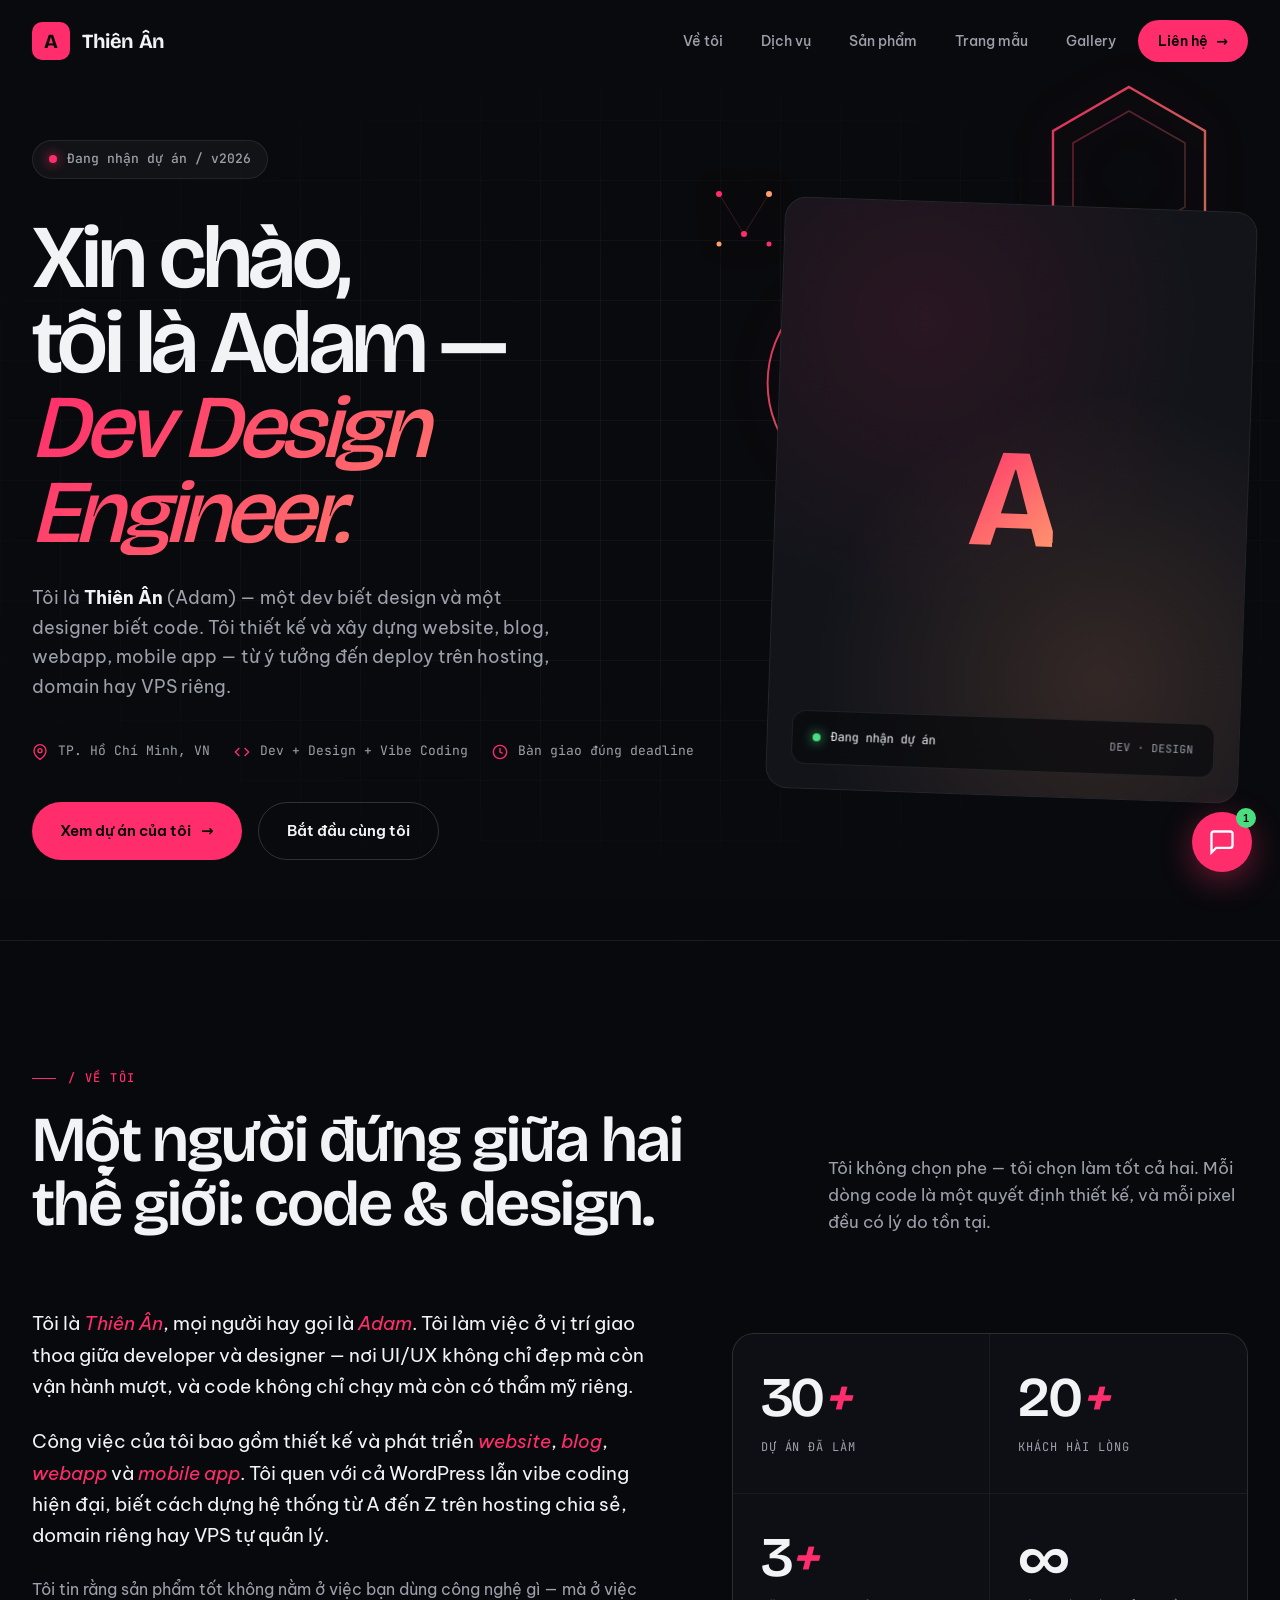
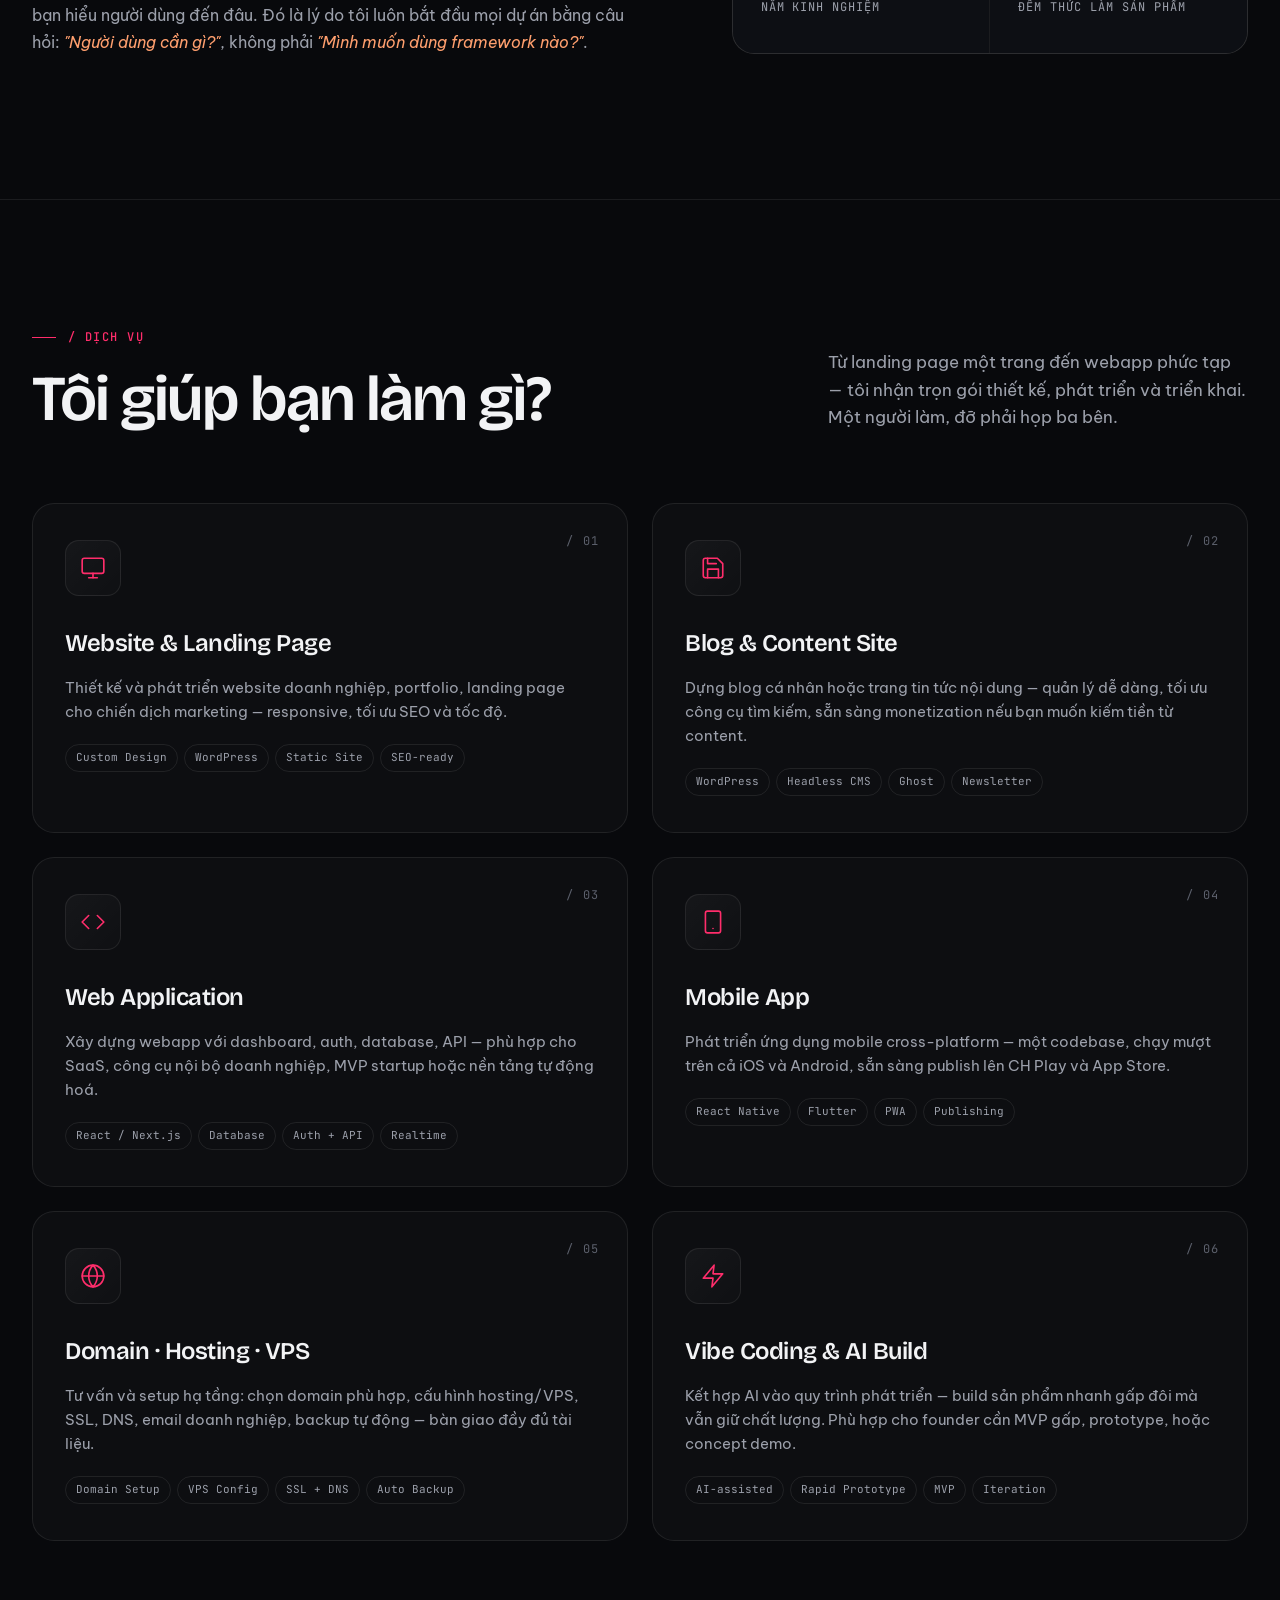
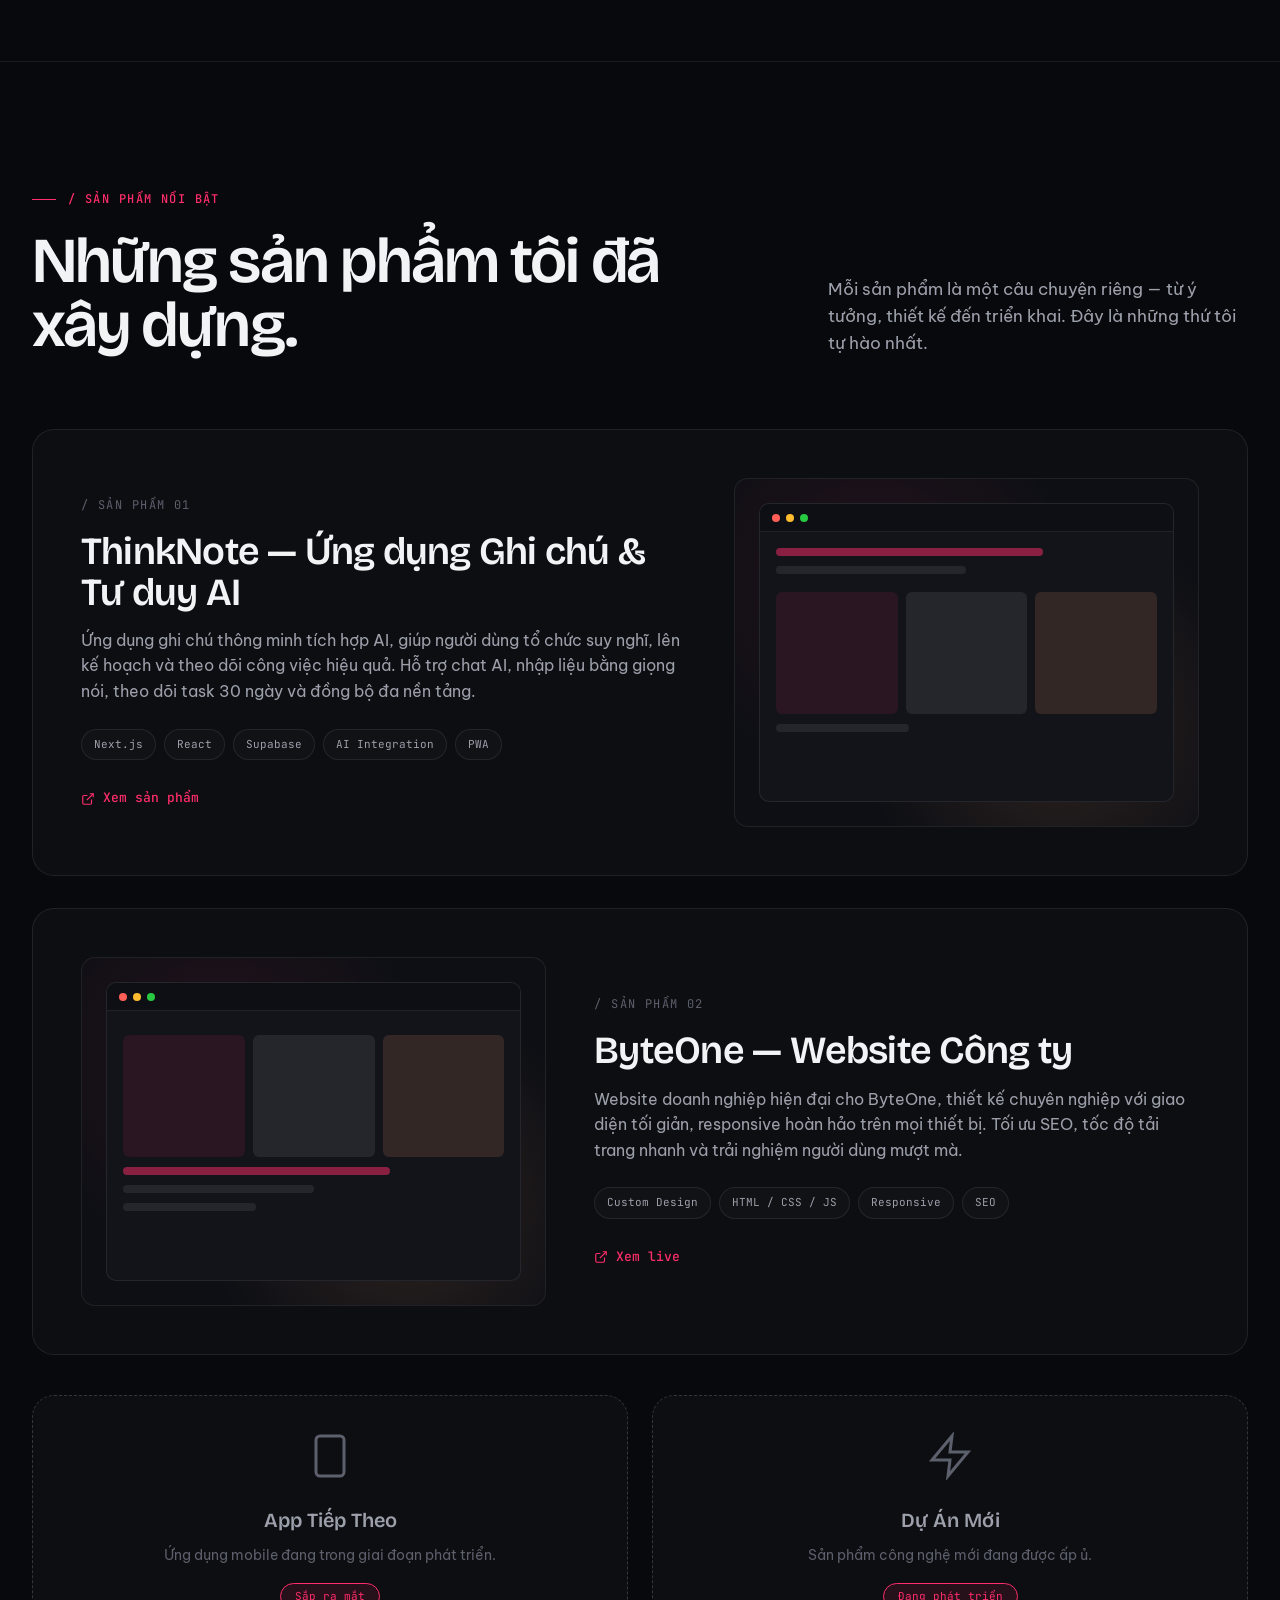
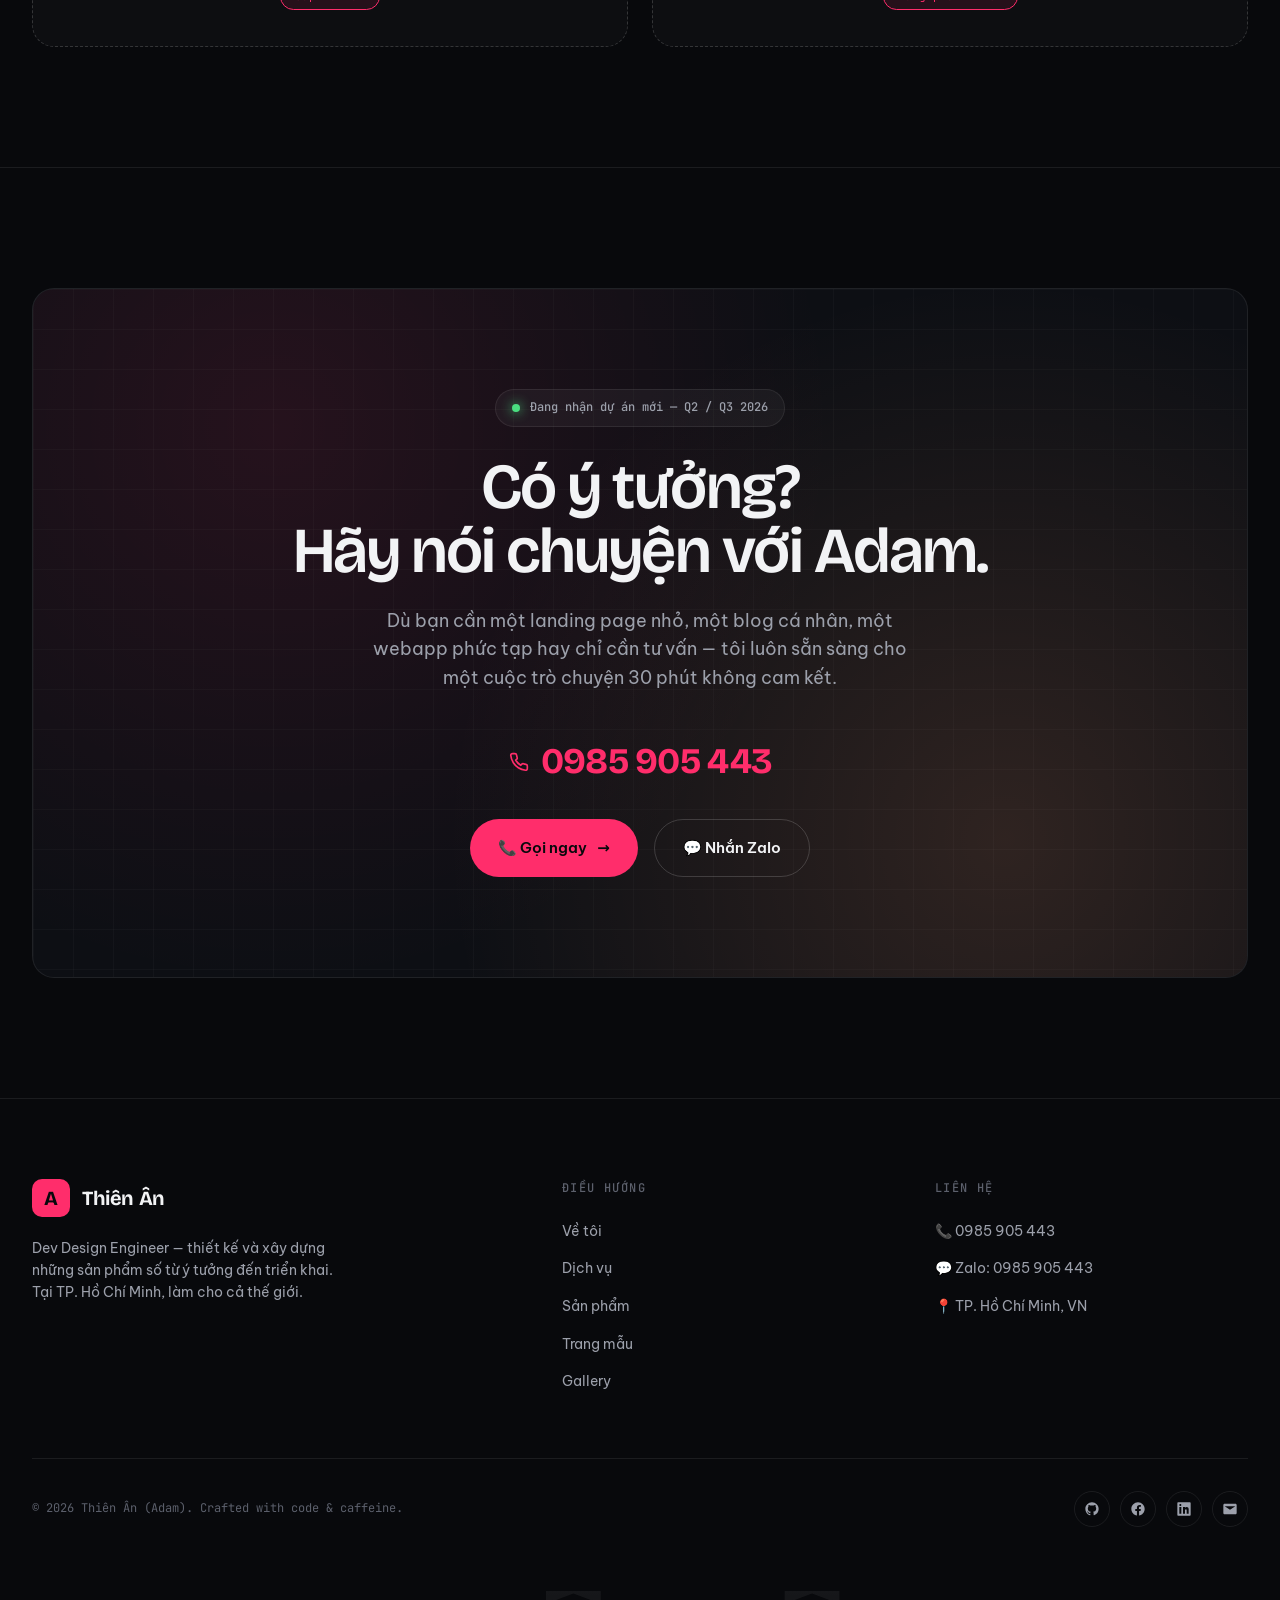
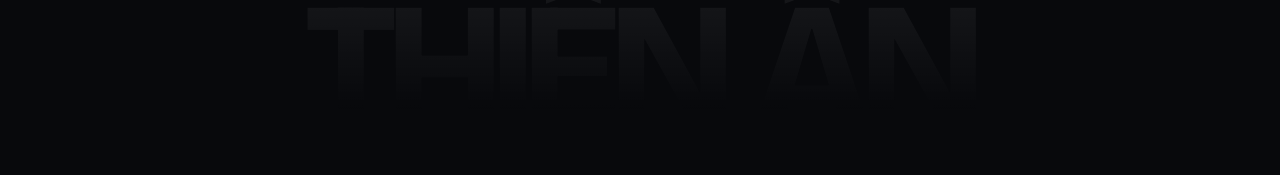
==== commit 58101416: "feat: cap nhat portfolio - san pham, chat AI, trang mau va gallery" ====
--- a/index.html
+++ b/index.html
@@ -1,4 +1,4 @@
-﻿<!DOCTYPE html>
+<!DOCTYPE html>
 <html lang="vi">
 <head>
 <meta charset="UTF-8" />
@@ -37,9 +37,9 @@
     <ul class="nav-links">
       <li><a href="#about">Về tôi</a></li>
       <li><a href="#services">Dịch vụ</a></li>
-      <li><a href="#skills">Kỹ năng</a></li>
-      <li><a href="#projects">Dự án</a></li>
-      <li><a href="#experience">Hành trình</a></li>
+      <li><a href="#products">Sản phẩm</a></li>
+      <li><a href="product-demo.html">Trang mẫu</a></li>
+      <li><a href="showcase.html">Gallery</a></li>
       <li><a href="#contact" class="nav-cta">Liên hệ</a></li>
     </ul>
     <button class="menu-toggle" aria-label="Menu">
@@ -53,9 +53,9 @@
   <ul class="mobile-nav-list">
     <li><a href="#about">Về tôi</a></li>
     <li><a href="#services">Dịch vụ</a></li>
-    <li><a href="#skills">Kỹ năng</a></li>
-    <li><a href="#projects">Dự án</a></li>
-    <li><a href="#experience">Hành trình</a></li>
+    <li><a href="#products">Sản phẩm</a></li>
+    <li><a href="product-demo.html">Trang mẫu</a></li>
+    <li><a href="showcase.html">Gallery</a></li>
     <li><a href="#contact" class="mobile-cta">Liên hệ</a></li>
   </ul>
 </div>
@@ -346,209 +346,41 @@
   </div>
 </section>
 
-<!-- SKILLS -->
-<section class="skills" id="skills">
+<!-- Section Kỹ năng đã được xóa (thông tin không chính xác) -->
+
+<!-- SẢN PHẨM — Trọng tâm mới của website -->
+<section class="projects" id="products">
   <div class="wrap">
     <div class="section-head">
       <div>
-        <div class="section-tag">/ Kỹ năng</div>
-        <h2 class="section-title">Những thứ tôi dùng hằng ngày.</h2>
+        <div class="section-tag">/ Sản phẩm nổi bật</div>
+        <h2 class="section-title">Những sản phẩm tôi đã xây dựng.</h2>
       </div>
       <p class="section-desc">
-        Không phải tôi biết tất cả — nhưng những thứ đưa vào đây là những thứ tôi thực sự dùng trong production và sẵn sàng giải thích chi tiết.
+        Mỗi sản phẩm là một câu chuyện riêng — từ ý tưởng, thiết kế đến triển khai. Đây là những thứ tôi tự hào nhất.
       </p>
     </div>
 
-    <div class="skill-cat">
-      <div class="skill-cat-head">
-        <div class="skill-cat-num">/ 01 — Design</div>
-        <div class="skill-cat-title">Thiết kế</div>
-        <div class="skill-cat-desc">UI/UX, branding, motion — tư duy hệ thống giúp sản phẩm scale dễ dàng.</div>
-      </div>
-      <div class="tech-grid">
-        <div class="tech-item">
-          <svg viewBox="0 0 24 24"><circle cx="12" cy="12" r="3"/><circle cx="12" cy="5" r="3"/><circle cx="12" cy="19" r="3"/><circle cx="5" cy="12" r="3"/><circle cx="19" cy="12" r="3"/></svg>
-          <span>Figma</span>
-        </div>
-        <div class="tech-item">
-          <svg viewBox="0 0 24 24"><rect x="3" y="3" width="18" height="18" rx="2"/><circle cx="12" cy="12" r="4"/></svg>
-          <span>Photoshop</span>
-        </div>
-        <div class="tech-item">
-          <svg viewBox="0 0 24 24"><polygon points="12 2 22 22 2 22 12 2"/></svg>
-          <span>Illustrator</span>
-        </div>
-        <div class="tech-item">
-          <svg viewBox="0 0 24 24"><path d="M4 7h16M4 12h16M4 17h10"/></svg>
-          <span>UI Systems</span>
-        </div>
-      </div>
-    </div>
-
-    <div class="skill-cat">
-      <div class="skill-cat-head">
-        <div class="skill-cat-num">/ 02 — Frontend</div>
-        <div class="skill-cat-title">Giao diện &amp; trải nghiệm</div>
-        <div class="skill-cat-desc">Biến design thành code thật — mượt, responsive, accessible và load nhanh.</div>
-      </div>
-      <div class="tech-grid">
-        <div class="tech-item">
-          <svg viewBox="0 0 24 24"><path d="M3 3h18v18H3z"/><path d="M8 8h8M8 12h8M8 16h5"/></svg>
-          <span>HTML / CSS</span>
-        </div>
-        <div class="tech-item">
-          <svg viewBox="0 0 24 24"><path d="M12 2L2 7l10 5 10-5-10-5z"/></svg>
-          <span>JavaScript</span>
-        </div>
-        <div class="tech-item">
-          <svg viewBox="0 0 24 24"><circle cx="12" cy="12" r="2"/><ellipse cx="12" cy="12" rx="11" ry="4.5"/><ellipse cx="12" cy="12" rx="11" ry="4.5" transform="rotate(60 12 12)"/><ellipse cx="12" cy="12" rx="11" ry="4.5" transform="rotate(120 12 12)"/></svg>
-          <span>React</span>
-        </div>
-        <div class="tech-item">
-          <svg viewBox="0 0 24 24"><path d="M12 2L2 19h20L12 2z"/></svg>
-          <span>Next.js</span>
-        </div>
-        <div class="tech-item">
-          <svg viewBox="0 0 24 24"><path d="M12 2L2 8l10 6 10-6-10-6zM2 16l10 6 10-6"/></svg>
-          <span>Vue.js</span>
-        </div>
-        <div class="tech-item">
-          <svg viewBox="0 0 24 24"><path d="M4 7h16M4 12h16M4 17h10"/></svg>
-          <span>Tailwind</span>
-        </div>
-        <div class="tech-item">
-          <svg viewBox="0 0 24 24"><polygon points="13 2 3 14 12 14 11 22 21 10 12 10 13 2"/></svg>
-          <span>TypeScript</span>
-        </div>
-        <div class="tech-item">
-          <svg viewBox="0 0 24 24"><circle cx="12" cy="12" r="10"/><path d="M12 6v6l4 2"/></svg>
-          <span>Motion / GSAP</span>
-        </div>
-      </div>
-    </div>
-
-    <div class="skill-cat">
-      <div class="skill-cat-head">
-        <div class="skill-cat-num">/ 03 — CMS &amp; Backend</div>
-        <div class="skill-cat-title">Quản trị nội dung &amp; server</div>
-        <div class="skill-cat-desc">Từ WordPress dễ chỉnh đến API riêng — chọn đúng tool cho đúng bài toán.</div>
-      </div>
-      <div class="tech-grid">
-        <div class="tech-item">
-          <svg viewBox="0 0 24 24"><circle cx="12" cy="12" r="10"/><path d="M8 14l4-8 4 8H8z"/></svg>
-          <span>WordPress</span>
-        </div>
-        <div class="tech-item">
-          <svg viewBox="0 0 24 24"><rect x="3" y="3" width="18" height="18" rx="2"/><path d="M9 9h6v6H9z"/></svg>
-          <span>Elementor</span>
-        </div>
-        <div class="tech-item">
-          <svg viewBox="0 0 24 24"><path d="M12 2C6.5 2 2 6.5 2 12s4.5 10 10 10 10-4.5 10-10S17.5 2 12 2zm-2 14V8l6 4-6 4z"/></svg>
-          <span>Node.js</span>
-        </div>
-        <div class="tech-item">
-          <svg viewBox="0 0 24 24"><path d="M12 2L2 7l10 5 10-5-10-5z"/></svg>
-          <span>PHP</span>
-        </div>
-        <div class="tech-item">
-          <svg viewBox="0 0 24 24"><ellipse cx="12" cy="5" rx="9" ry="3"/><path d="M3 5v14a9 3 0 0 0 18 0V5"/><path d="M3 12a9 3 0 0 0 18 0"/></svg>
-          <span>MySQL</span>
-        </div>
-        <div class="tech-item">
-          <svg viewBox="0 0 24 24"><ellipse cx="12" cy="5" rx="9" ry="3"/><path d="M3 5v14a9 3 0 0 0 18 0V5"/></svg>
-          <span>MongoDB</span>
-        </div>
-        <div class="tech-item">
-          <svg viewBox="0 0 24 24"><rect x="2" y="2" width="20" height="20" rx="3"/><path d="M7 12h10"/></svg>
-          <span>Supabase</span>
-        </div>
-        <div class="tech-item">
-          <svg viewBox="0 0 24 24"><polygon points="22 12 18 12 15 21 9 3 6 12 2 12"/></svg>
-          <span>Firebase</span>
-        </div>
-      </div>
-    </div>
-
-    <div class="skill-cat">
-      <div class="skill-cat-head">
-        <div class="skill-cat-num">/ 04 — Hosting &amp; Infra</div>
-        <div class="skill-cat-title">Triển khai &amp; vận hành</div>
-        <div class="skill-cat-desc">Domain, hosting chia sẻ, VPS tự quản lý — biết setup từ đầu tới khi bàn giao.</div>
-      </div>
-      <div class="tech-grid">
-        <div class="tech-item">
-          <svg viewBox="0 0 24 24"><path d="M21 16V8a2 2 0 0 0-1-1.73l-7-4a2 2 0 0 0-2 0l-7 4A2 2 0 0 0 3 8v8a2 2 0 0 0 1 1.73l7 4a2 2 0 0 0 2 0l7-4A2 2 0 0 0 21 16z"/></svg>
-          <span>VPS / Linux</span>
-        </div>
-        <div class="tech-item">
-          <svg viewBox="0 0 24 24"><circle cx="12" cy="12" r="10"/><path d="M2 12h20M12 2a15.3 15.3 0 0 1 4 10 15.3 15.3 0 0 1-4 10 15.3 15.3 0 0 1-4-10 15.3 15.3 0 0 1 4-10z"/></svg>
-          <span>cPanel</span>
-        </div>
-        <div class="tech-item">
-          <svg viewBox="0 0 24 24"><path d="M2 12l5-9 5 9-5 9-5-9zM12 12l5-9 5 9-5 9-5-9z"/></svg>
-          <span>Vercel</span>
-        </div>
-        <div class="tech-item">
-          <svg viewBox="0 0 24 24"><circle cx="12" cy="12" r="10"/><circle cx="12" cy="12" r="4"/></svg>
-          <span>Netlify</span>
-        </div>
-        <div class="tech-item">
-          <svg viewBox="0 0 24 24"><path d="M21 16V8a2 2 0 0 0-1-1.73l-7-4a2 2 0 0 0-2 0l-7 4A2 2 0 0 0 3 8v8a2 2 0 0 0 1 1.73l7 4a2 2 0 0 0 2 0l7-4A2 2 0 0 0 21 16z"/></svg>
-          <span>Docker</span>
-        </div>
-        <div class="tech-item">
-          <svg viewBox="0 0 24 24"><polyline points="20 6 9 17 4 12"/></svg>
-          <span>SSL / DNS</span>
-        </div>
-        <div class="tech-item">
-          <svg viewBox="0 0 24 24"><path d="M3 12a9 9 0 1 0 9-9"/><polyline points="3 4 3 10 9 10"/></svg>
-          <span>Cloudflare</span>
-        </div>
-        <div class="tech-item">
-          <svg viewBox="0 0 24 24"><path d="M9 19c-5 1.5-5-2.5-7-3m14 6v-3.87a3.37 3.37 0 0 0-.94-2.61c3.14-.35 6.44-1.54 6.44-7A5.44 5.44 0 0 0 20 4.77 5.07 5.07 0 0 0 19.91 1S18.73.65 16 2.48a13.38 13.38 0 0 0-7 0C6.27.65 5.09 1 5.09 1A5.07 5.07 0 0 0 5 4.77a5.44 5.44 0 0 0-1.5 3.78c0 5.42 3.3 6.61 6.44 7A3.37 3.37 0 0 0 9 18.13V22"/></svg>
-          <span>Git</span>
-        </div>
-      </div>
-    </div>
-  </div>
-</section>
-
-<!-- PROJECTS -->
-<section class="projects" id="projects">
-  <div class="wrap">
-    <div class="section-head">
-      <div>
-        <div class="section-tag">/ Dự án nổi bật</div>
-        <h2 class="section-title">Một vài thứ tôi đã làm.</h2>
-      </div>
-      <p class="section-desc">
-        Mỗi dự án dưới đây là một bài toán khác nhau — và là cơ hội để tôi thử nghiệm cách tiếp cận mới. Bạn có thể tham khảo phong cách và phạm vi tôi làm.
-      </p>
-    </div>
-
     <div class="projects-list">
+      <!-- SẢN PHẨM 01: ThinkNote -->
       <article class="project">
         <div class="project-info">
-          <div class="project-num">/ DỰ ÁN 01</div>
-          <h3 class="project-title">Website doanh nghiệp + Blog tin tức tích hợp</h3>
+          <div class="project-num">/ SẢN PHẨM 01</div>
+          <h3 class="project-title">ThinkNote — Ứng dụng Ghi chú &amp; Tư duy AI</h3>
           <p class="project-desc">
-            Trọn gói thiết kế, code và triển khai cho một thương hiệu địa phương: trang chủ giới thiệu công ty, hệ thống blog tự quản lý qua WordPress, form liên hệ kết nối email doanh nghiệp. Deploy trên VPS riêng với SSL miễn phí.
+            Ứng dụng ghi chú thông minh tích hợp AI, giúp người dùng tổ chức suy nghĩ, lên kế hoạch và theo dõi công việc hiệu quả. Hỗ trợ chat AI, nhập liệu bằng giọng nói, theo dõi task 30 ngày và đồng bộ đa nền tảng.
           </p>
           <div class="project-stack">
-            <span>WordPress</span>
-            <span>Custom Theme</span>
-            <span>PHP</span>
-            <span>VPS</span>
-            <span>SSL</span>
+            <span>Next.js</span>
+            <span>React</span>
+            <span>Supabase</span>
+            <span>AI Integration</span>
+            <span>PWA</span>
           </div>
           <div class="project-links">
             <a href="#" class="project-link">
               <svg viewBox="0 0 24 24" fill="none" stroke="currentColor" stroke-width="2"><path d="M18 13v6a2 2 0 0 1-2 2H5a2 2 0 0 1-2-2V8a2 2 0 0 1 2-2h6"/><polyline points="15 3 21 3 21 9"/><line x1="10" y1="14" x2="21" y2="3"/></svg>
-              Xem live
-            </a>
-            <a href="#" class="project-link">
-              <svg viewBox="0 0 24 24" fill="none" stroke="currentColor" stroke-width="2"><circle cx="12" cy="12" r="10"/><line x1="12" y1="8" x2="12" y2="12"/><line x1="12" y1="16" x2="12.01" y2="16"/></svg>
-              Chi tiết
+              Xem sản phẩm
             </a>
           </div>
         </div>
@@ -569,28 +401,24 @@
         </div>
       </article>
 
+      <!-- SẢN PHẨM 02: ByteOne -->
       <article class="project">
         <div class="project-info">
-          <div class="project-num">/ DỰ ÁN 02</div>
-          <h3 class="project-title">Webapp quản lý đơn hàng &amp; kho cho shop online</h3>
+          <div class="project-num">/ SẢN PHẨM 02</div>
+          <h3 class="project-title">ByteOne — Website Công ty</h3>
           <p class="project-desc">
-            Dashboard nội bộ giúp shop online quản lý đơn hàng, theo dõi tồn kho, thống kê doanh thu theo ngày/tháng. Đăng nhập có phân quyền, thông báo real-time khi có đơn mới — thay thế hoàn toàn bảng tính Excel.
+            Website doanh nghiệp hiện đại cho ByteOne, thiết kế chuyên nghiệp với giao diện tối giản, responsive hoàn hảo trên mọi thiết bị. Tối ưu SEO, tốc độ tải trang nhanh và trải nghiệm người dùng mượt mà.
           </p>
           <div class="project-stack">
-            <span>Next.js</span>
-            <span>TypeScript</span>
-            <span>Supabase</span>
-            <span>Tailwind</span>
-            <span>Realtime</span>
+            <span>Custom Design</span>
+            <span>HTML / CSS / JS</span>
+            <span>Responsive</span>
+            <span>SEO</span>
           </div>
           <div class="project-links">
             <a href="#" class="project-link">
               <svg viewBox="0 0 24 24" fill="none" stroke="currentColor" stroke-width="2"><path d="M18 13v6a2 2 0 0 1-2 2H5a2 2 0 0 1-2-2V8a2 2 0 0 1 2-2h6"/><polyline points="15 3 21 3 21 9"/><line x1="10" y1="14" x2="21" y2="3"/></svg>
-              Demo
-            </a>
-            <a href="#" class="project-link">
-              <svg viewBox="0 0 24 24" fill="none" stroke="currentColor" stroke-width="2"><circle cx="12" cy="12" r="10"/><line x1="12" y1="8" x2="12" y2="12"/><line x1="12" y1="16" x2="12.01" y2="16"/></svg>
-              Case study
+              Xem live
             </a>
           </div>
         </div>
@@ -610,143 +438,33 @@
           </div>
         </div>
       </article>
-
-      <article class="project">
-        <div class="project-info">
-          <div class="project-num">/ DỰ ÁN 03</div>
-          <h3 class="project-title">Blog cá nhân + Mobile App đồng bộ nội dung</h3>
-          <p class="project-desc">
-            Blog cá nhân chạy trên headless CMS, kèm app mobile React Native để đọc bài viết offline. Một codebase cho cả iOS và Android, đồng bộ tự động khi tác giả đăng bài — vibe coding với AI hỗ trợ rút ngắn timeline xuống còn 3 tuần.
-          </p>
-          <div class="project-stack">
-            <span>React Native</span>
-            <span>Headless CMS</span>
-            <span>Vercel</span>
-            <span>AI-assisted</span>
-            <span>Cross-platform</span>
-          </div>
-          <div class="project-links">
-            <a href="#" class="project-link">
-              <svg viewBox="0 0 24 24" fill="none" stroke="currentColor" stroke-width="2"><circle cx="12" cy="12" r="10"/><line x1="12" y1="8" x2="12" y2="12"/><line x1="12" y1="16" x2="12.01" y2="16"/></svg>
-              Đọc thêm
-            </a>
-          </div>
-        </div>
-        <div class="project-visual">
-          <div class="mock-browser">
-            <div class="mock-browser-bar"><span></span><span></span><span></span></div>
-            <div class="mock-content">
-              <div class="mock-line lg"></div>
-              <div class="mock-grid">
-                <div class="mock-cell"></div>
-                <div class="mock-cell"></div>
-                <div class="mock-cell"></div>
-              </div>
-              <div class="mock-line md"></div>
-              <div class="mock-line sm"></div>
-              <div class="mock-line md"></div>
-            </div>
-          </div>
-        </div>
-      </article>
+    </div>
+
+    <!-- Sản phẩm đang phát triển -->
+    <div class="coming-soon-grid">
+      <div class="coming-soon-card">
+        <div class="coming-soon-icon">
+          <svg viewBox="0 0 24 24" fill="none" stroke="currentColor" stroke-width="1.5"><rect x="5" y="2" width="14" height="20" rx="2"/><line x1="12" y1="18" x2="12.01" y2="18"/></svg>
+        </div>
+        <h4>App Tiếp Theo</h4>
+        <p>Ứng dụng mobile đang trong giai đoạn phát triển.</p>
+        <span class="coming-badge">Sắp ra mắt</span>
+      </div>
+      <div class="coming-soon-card">
+        <div class="coming-soon-icon">
+          <svg viewBox="0 0 24 24" fill="none" stroke="currentColor" stroke-width="1.5"><polygon points="13 2 3 14 12 14 11 22 21 10 12 10 13 2"/></svg>
+        </div>
+        <h4>Dự Án Mới</h4>
+        <p>Sản phẩm công nghệ mới đang được ấp ủ.</p>
+        <span class="coming-badge">Đang phát triển</span>
+      </div>
     </div>
   </div>
 </section>
 
-<!-- EXPERIENCE -->
-<section class="experience" id="experience">
-  <div class="wrap">
-    <div class="section-head">
-      <div>
-        <div class="section-tag">/ Hành trình</div>
-        <h2 class="section-title">Từ một người tò mò đến dev biết design.</h2>
-      </div>
-      <p class="section-desc">
-        Mỗi giai đoạn dạy tôi một bài học khác nhau. Đây là con đường tôi đã đi qua, và những gì tôi học được dọc đường.
-      </p>
-    </div>
-
-    <div class="timeline">
-      <div class="exp-item">
-        <div class="exp-date">
-          2024 — Hiện tại
-          <span class="duration">Đang làm</span>
-        </div>
-        <div>
-          <h3 class="exp-title">Dev Design Engineer (Freelance)</h3>
-          <div class="exp-company">Tự kinh doanh — TP.HCM</div>
-        </div>
-        <div>
-          <p class="exp-desc">
-            Nhận trọn gói thiết kế và phát triển sản phẩm cho khách hàng cá nhân và doanh nghiệp nhỏ. Tự lo từ pitch ý tưởng, làm thiết kế, code, deploy đến bàn giao — và hỗ trợ vận hành lâu dài.
-          </p>
-          <div class="exp-tags">
-            <span>Full-cycle Project</span><span>Client Work</span><span>VPS Management</span><span>Vibe Coding</span>
-          </div>
-        </div>
-      </div>
-
-      <div class="exp-item">
-        <div class="exp-date">
-          2023 — 2024
-          <span class="duration">~1 năm</span>
-        </div>
-        <div>
-          <h3 class="exp-title">Frontend / Web Developer</h3>
-          <div class="exp-company">Agency / Studio — TP.HCM</div>
-        </div>
-        <div>
-          <p class="exp-desc">
-            Làm việc trong môi trường agency với nhiều khách hàng khác nhau — học cách balance giữa yêu cầu thiết kế của art director, deadline khắt khe, và performance kỹ thuật. Quen với WordPress, Elementor và custom theme.
-          </p>
-          <div class="exp-tags">
-            <span>WordPress</span><span>Custom Theme</span><span>Multi-client</span><span>Deadline-driven</span>
-          </div>
-        </div>
-      </div>
-
-      <div class="exp-item">
-        <div class="exp-date">
-          2022 — 2023
-          <span class="duration">~1 năm</span>
-        </div>
-        <div>
-          <h3 class="exp-title">Junior Web Designer / Coder</h3>
-          <div class="exp-company">Công ty đầu tiên — TP.HCM</div>
-        </div>
-        <div>
-          <p class="exp-desc">
-            Bắt đầu với vai trò "ai cần gì cũng làm" — từ Photoshop banner đến HTML/CSS landing page. Đây là nơi tôi nhận ra mình thích cả hai phía: thiết kế và lập trình, và quyết định không chọn một mà làm cả hai.
-          </p>
-          <div class="exp-tags">
-            <span>HTML/CSS</span><span>Photoshop</span><span>UI Design</span><span>First Steps</span>
-          </div>
-        </div>
-      </div>
-
-      <div class="exp-item">
-        <div class="exp-date">
-          Trước 2022
-          <span class="duration">Tự học</span>
-        </div>
-        <div>
-          <h3 class="exp-title">Self-taught Developer</h3>
-          <div class="exp-company">YouTube · Udemy · Documentation</div>
-        </div>
-        <div>
-          <p class="exp-desc">
-            Bắt đầu từ những video YouTube đầu tiên về HTML/CSS, đến các khoá học online, đọc documentation và làm side project. Học theo cách "build trước, hiểu sau" — và cách này vẫn còn ảnh hưởng đến tôi đến tận bây giờ.
-          </p>
-          <div class="exp-tags">
-            <span>HTML/CSS</span><span>JavaScript</span><span>Side Projects</span><span>Curiosity</span>
-          </div>
-        </div>
-      </div>
-    </div>
-  </div>
-</section>
-
-<!-- CTA -->
+<!-- Section Hành trình đã được xóa (thông tin không chính xác) -->
+
+<!-- LIÊN HỆ -->
 <section class="cta" id="contact">
   <div class="wrap">
     <div class="cta-card">
@@ -757,16 +475,18 @@
           <span>Đang nhận dự án mới — Q2 / Q3 2026</span>
         </div>
         <h2>Có ý tưởng?<br/>Hãy nói chuyện với Adam.</h2>
-        <p>
-          Dù bạn cần một landing page nhỏ, một blog cá nhân, một webapp phức tạp hay chỉ cần tư vấn về hạ tầng — tôi luôn sẵn sàng cho một cuộc trò chuyện 30 phút không cam kết.
-        </p>
+        <p>Dù bạn cần một landing page nhỏ, một blog cá nhân, một webapp phức tạp hay chỉ cần tư vấn — tôi luôn sẵn sàng cho một cuộc trò chuyện 30 phút không cam kết.</p>
+        <div class="contact-phone">
+          <svg viewBox="0 0 24 24" fill="none" stroke="currentColor" stroke-width="2" style="width:20px;height:20px;"><path d="M22 16.92v3a2 2 0 0 1-2.18 2 19.79 19.79 0 0 1-8.63-3.07 19.5 19.5 0 0 1-6-6A19.79 19.79 0 0 1 2.12 4.11 2 2 0 0 1 4.11 2h3a2 2 0 0 1 2 1.72c.127.96.361 1.903.7 2.81a2 2 0 0 1-.45 2.11L8.09 9.91a16 16 0 0 0 6 6l1.27-1.27a2 2 0 0 1 2.11-.45c.907.339 1.85.573 2.81.7A2 2 0 0 1 22 16.92z"/></svg>
+          <span style="font-family:var(--display);font-size:clamp(24px,3vw,36px);font-weight:700;letter-spacing:-0.02em;">0985 905 443</span>
+        </div>
         <div class="cta-actions">
-          <a href="mailto:hello@yourdomain.com" class="btn btn-primary">
-            Gửi email cho tôi
+          <a href="tel:0985905443" class="btn btn-primary" id="btn-call">
+            📞 Gọi ngay
             <span class="arrow">→</span>
           </a>
-          <a href="#" class="btn btn-ghost">
-            Nhắn Zalo / Messenger
+          <a href="https://zalo.me/0985905443" class="btn btn-ghost" id="btn-zalo" target="_blank" rel="noopener">
+            💬 Nhắn Zalo
           </a>
         </div>
       </div>
@@ -791,19 +511,18 @@
         <ul>
           <li><a href="#about">Về tôi</a></li>
           <li><a href="#services">Dịch vụ</a></li>
-          <li><a href="#skills">Kỹ năng</a></li>
-          <li><a href="#projects">Dự án</a></li>
-          <li><a href="#experience">Hành trình</a></li>
+          <li><a href="#products">Sản phẩm</a></li>
+          <li><a href="product-demo.html">Trang mẫu</a></li>
+          <li><a href="showcase.html">Gallery</a></li>
         </ul>
       </div>
 
       <div class="footer-col">
         <h4>Liên hệ</h4>
         <ul>
-          <li><a href="mailto:hello@yourdomain.com">hello@yourdomain.com</a></li>
-          <li><a href="tel:+84xxxxxxxxx">+84 xxx xxx xxx</a></li>
-          <li><a href="#">TP. Hồ Chí Minh, VN</a></li>
-          <li><a href="#">Tải CV (PDF)</a></li>
+          <li><a href="tel:0985905443">📞 0985 905 443</a></li>
+          <li><a href="https://zalo.me/0985905443" target="_blank" rel="noopener">💬 Zalo: 0985 905 443</a></li>
+          <li><a href="#">📍 TP. Hồ Chí Minh, VN</a></li>
         </ul>
       </div>
     </div>
@@ -822,6 +541,35 @@
   </div>
 </footer>
 
+<!-- CHAT WIDGET — Tư vấn AI trực tiếp -->
+<div class="chat-widget" id="chatWidget">
+  <div class="chat-header">
+    <div class="chat-header-info">
+      <div class="chat-avatar-small">A</div>
+      <div>
+        <div class="chat-title">Tư vấn AI</div>
+        <div class="chat-status-text"><span class="chat-status-dot"></span> Trực tuyến</div>
+      </div>
+    </div>
+    <button class="chat-close" id="chatClose" aria-label="Đóng chat">
+      <svg viewBox="0 0 24 24" width="18" height="18" fill="none" stroke="currentColor" stroke-width="2"><line x1="18" y1="6" x2="6" y2="18"/><line x1="6" y1="6" x2="18" y2="18"/></svg>
+    </button>
+  </div>
+  <div class="chat-messages" id="chatMessages">
+    <div class="chat-bubble bot">Xin chào! 👋 Tôi là trợ lý AI của Adam. Bạn cần tư vấn về dịch vụ thiết kế website, ứng dụng hay có câu hỏi gì không?</div>
+  </div>
+  <div class="chat-input-area">
+    <input type="text" id="chatInput" placeholder="Nhập tin nhắn..." autocomplete="off" />
+    <button id="chatSend" aria-label="Gửi">
+      <svg viewBox="0 0 24 24" width="20" height="20" fill="none" stroke="currentColor" stroke-width="2"><line x1="22" y1="2" x2="11" y2="13"/><polygon points="22 2 15 22 11 13 2 9 22 2"/></svg>
+    </button>
+  </div>
+</div>
+<button class="chat-toggle-btn" id="chatToggle" aria-label="Mở chat tư vấn">
+  <svg viewBox="0 0 24 24" width="28" height="28" fill="none" stroke="currentColor" stroke-width="2"><path d="M21 15a2 2 0 0 1-2 2H7l-4 4V5a2 2 0 0 1 2-2h14a2 2 0 0 1 2 2z"/></svg>
+  <span class="chat-toggle-badge">1</span>
+</button>
+
 <script src="script.js"></script>
 
 </body>
--- a/style.css
+++ b/style.css
@@ -1,4 +1,4 @@
-﻿:root {
+:root {
   --bg: #08090C;
   --bg-elev: #0D0F14;
   --bg-card: rgba(255, 255, 255, 0.025);
@@ -512,4 +512,87 @@
   *, *::before, *::after { animation-duration: 0.01ms !important; transition-duration: 0.01ms !important; }
   .float-shape, .particle, .beam { animation: none !important; opacity: 0.4 !important; }
   .scene-inner { transition: none !important; }
+}
+
+/* ═══ COMING SOON CARDS ═══ */
+.coming-soon-grid { display: grid; grid-template-columns: 1fr 1fr; gap: 24px; margin-top: 40px; }
+.coming-soon-card { padding: 36px 32px; border: 1px dashed var(--border-strong); border-radius: var(--radius-lg); background: var(--bg-card); text-align: center; overflow: hidden; opacity: 0; transform: translateY(20px); transition: all 0.5s var(--ease-out); }
+.coming-soon-card.in-view { opacity: 1; transform: translateY(0); }
+.coming-soon-card:hover { border-color: var(--accent); }
+.coming-soon-icon { margin: 0 auto 16px; }
+.coming-soon-icon svg { width: 48px; height: 48px; stroke: var(--text-mute); }
+.coming-soon-card h4 { font-family: var(--display); font-size: 20px; font-weight: 600; margin-bottom: 8px; color: var(--text-dim); }
+.coming-soon-card p { font-size: 14px; color: var(--text-mute); margin-bottom: 16px; }
+.coming-badge { display: inline-block; padding: 4px 14px; border-radius: 100px; font-family: var(--mono); font-size: 11px; color: var(--accent); border: 1px solid var(--accent); background: var(--accent-soft); }
+.contact-phone { display: flex; align-items: center; justify-content: center; gap: 12px; margin: 20px 0 28px; color: var(--accent); }
+
+/* ═══ CHAT WIDGET ═══ */
+.chat-toggle-btn { position: fixed; bottom: 28px; right: 28px; z-index: 200; width: 60px; height: 60px; border-radius: 50%; background: var(--accent); color: #fff; border: none; cursor: pointer; display: flex; align-items: center; justify-content: center; box-shadow: 0 8px 32px var(--accent-glow); transition: all 0.3s var(--ease-spring); }
+.chat-toggle-btn:hover { transform: scale(1.08); box-shadow: 0 12px 40px var(--accent-glow); }
+.chat-toggle-badge { position: absolute; top: -4px; right: -4px; width: 20px; height: 20px; border-radius: 50%; background: #4ade80; color: var(--bg); font-size: 11px; font-weight: 700; display: flex; align-items: center; justify-content: center; animation: pulse 2s ease-in-out infinite; }
+.chat-widget { position: fixed; bottom: 100px; right: 28px; z-index: 201; width: 380px; max-height: 520px; border-radius: var(--radius-lg); background: var(--bg-elev); border: 1px solid var(--border); display: flex; flex-direction: column; overflow: hidden; box-shadow: 0 20px 60px rgba(0,0,0,0.5); opacity: 0; pointer-events: none; transform: translateY(20px) scale(0.95); transition: all 0.35s var(--ease-spring); }
+.chat-widget.open { opacity: 1; pointer-events: auto; transform: translateY(0) scale(1); }
+.chat-header { display: flex; align-items: center; justify-content: space-between; padding: 16px 20px; border-bottom: 1px solid var(--border); background: rgba(255,255,255,0.02); }
+.chat-header-info { display: flex; align-items: center; gap: 12px; }
+.chat-avatar-small { width: 36px; height: 36px; border-radius: 10px; background: var(--accent); color: var(--bg); font-family: var(--display); font-weight: 700; font-size: 16px; display: flex; align-items: center; justify-content: center; }
+.chat-title { font-family: var(--display); font-weight: 600; font-size: 15px; }
+.chat-status-text { font-size: 12px; color: var(--text-dim); display: flex; align-items: center; gap: 6px; }
+.chat-status-dot { width: 6px; height: 6px; border-radius: 50%; background: #4ade80; display: inline-block; }
+.chat-close { background: none; border: 1px solid var(--border); color: var(--text-dim); width: 32px; height: 32px; border-radius: 8px; cursor: pointer; display: flex; align-items: center; justify-content: center; transition: all 0.2s ease; }
+.chat-close:hover { background: rgba(255,255,255,0.06); color: var(--text); }
+.chat-messages { flex: 1; overflow-y: auto; padding: 20px; display: flex; flex-direction: column; gap: 12px; min-height: 280px; max-height: 340px; }
+.chat-bubble { max-width: 85%; padding: 12px 16px; border-radius: 14px; font-size: 14px; line-height: 1.5; word-break: break-word; }
+.chat-bubble.bot { align-self: flex-start; background: rgba(255,255,255,0.06); border: 1px solid var(--border); color: var(--text); border-bottom-left-radius: 4px; }
+.chat-bubble.user { align-self: flex-end; background: var(--accent); color: var(--bg); border-bottom-right-radius: 4px; }
+.chat-bubble.typing { color: var(--text-dim); font-style: italic; }
+.chat-input-area { display: flex; gap: 8px; padding: 12px 16px; border-top: 1px solid var(--border); background: rgba(255,255,255,0.02); }
+.chat-input-area input { flex: 1; background: var(--surface); border: 1px solid var(--border); border-radius: 100px; padding: 10px 18px; color: var(--text); font-family: var(--body); font-size: 14px; outline: none; transition: border-color 0.3s ease; }
+.chat-input-area input:focus { border-color: var(--accent); }
+.chat-input-area input::placeholder { color: var(--text-mute); }
+#chatSend { width: 40px; height: 40px; border-radius: 50%; border: none; background: var(--accent); color: var(--bg); cursor: pointer; display: flex; align-items: center; justify-content: center; transition: all 0.2s ease; flex-shrink: 0; }
+#chatSend:hover { background: #ff4d83; transform: scale(1.05); }
+
+/* ═══ DEMO & SHOWCASE PAGE ═══ */
+.page-hero { padding: 160px 0 80px; text-align: center; position: relative; z-index: 3; }
+.page-hero .section-tag { justify-content: center; }
+.page-hero .section-title { max-width: 800px; margin: 0 auto 20px; }
+.page-hero .section-desc { max-width: 600px; margin: 0 auto; }
+.feature-grid { display: grid; grid-template-columns: repeat(3, 1fr); gap: 28px; }
+.feature-card { padding: 40px 32px; background: var(--bg-card); border: 1px solid var(--border); border-radius: var(--radius-lg); text-align: center; transition: all 0.4s var(--ease-out); opacity: 0; transform: translateY(20px); }
+.feature-card.in-view { opacity: 1; transform: translateY(0); }
+.feature-card:hover { border-color: var(--accent); transform: translateY(-6px); }
+.feature-card .feature-icon { width: 64px; height: 64px; margin: 0 auto 20px; border-radius: 16px; background: var(--accent-soft); border: 1px solid var(--border); display: flex; align-items: center; justify-content: center; }
+.feature-card .feature-icon svg { width: 28px; height: 28px; stroke: var(--accent); fill: none; stroke-width: 1.5; }
+.feature-card h3 { font-family: var(--display); font-size: 22px; font-weight: 600; margin-bottom: 12px; }
+.feature-card p { color: var(--text-dim); font-size: 15px; line-height: 1.6; }
+.pricing-grid { display: grid; grid-template-columns: repeat(3, 1fr); gap: 24px; }
+.pricing-card { padding: 40px 28px; background: var(--bg-card); border: 1px solid var(--border); border-radius: var(--radius-lg); text-align: center; position: relative; transition: all 0.4s var(--ease-out); }
+.pricing-card.featured { border-color: var(--accent); background: rgba(255,45,107,0.04); }
+.pricing-card.featured::before { content: 'Phổ biến'; position: absolute; top: -12px; left: 50%; transform: translateX(-50%); padding: 4px 16px; background: var(--accent); color: var(--bg); border-radius: 100px; font-family: var(--mono); font-size: 11px; font-weight: 600; }
+.pricing-card:hover { transform: translateY(-4px); }
+.pricing-card h3 { font-family: var(--display); font-size: 24px; font-weight: 600; margin-bottom: 8px; }
+.pricing-card .price { font-family: var(--display); font-size: 48px; font-weight: 700; margin: 16px 0; letter-spacing: -0.03em; }
+.pricing-card .price span { font-size: 16px; color: var(--text-dim); font-weight: 400; }
+.pricing-card ul { list-style: none; margin: 24px 0; text-align: left; display: flex; flex-direction: column; gap: 10px; }
+.pricing-card li { font-size: 14px; color: var(--text-dim); padding-left: 20px; position: relative; }
+.pricing-card li::before { content: '✓'; position: absolute; left: 0; color: var(--accent); }
+.showcase-grid { display: grid; grid-template-columns: repeat(3, 1fr); gap: 28px; }
+.showcase-card { background: var(--bg-card); border: 1px dashed var(--border); border-radius: var(--radius-lg); overflow: hidden; transition: all 0.4s var(--ease-out); opacity: 0; transform: translateY(20px); }
+.showcase-card.in-view { opacity: 1; transform: translateY(0); }
+.showcase-card:hover { border-color: var(--accent); border-style: solid; }
+.showcase-card .mock-browser { position: relative; aspect-ratio: 16/10; }
+.showcase-label { padding: 20px; text-align: center; }
+.showcase-label h4 { font-family: var(--display); font-size: 16px; margin-bottom: 4px; color: var(--text-dim); }
+.showcase-label span { font-family: var(--mono); font-size: 11px; color: var(--accent); }
+
+/* ═══ NEW RESPONSIVE ═══ */
+@media (max-width: 980px) {
+  .coming-soon-grid { grid-template-columns: 1fr; }
+  .chat-widget { width: calc(100vw - 32px); right: 16px; bottom: 90px; }
+  .chat-toggle-btn { bottom: 20px; right: 20px; }
+  .feature-grid, .pricing-grid { grid-template-columns: 1fr; }
+  .showcase-grid { grid-template-columns: 1fr 1fr; }
+}
+@media (max-width: 560px) {
+  .showcase-grid { grid-template-columns: 1fr; }
 }
